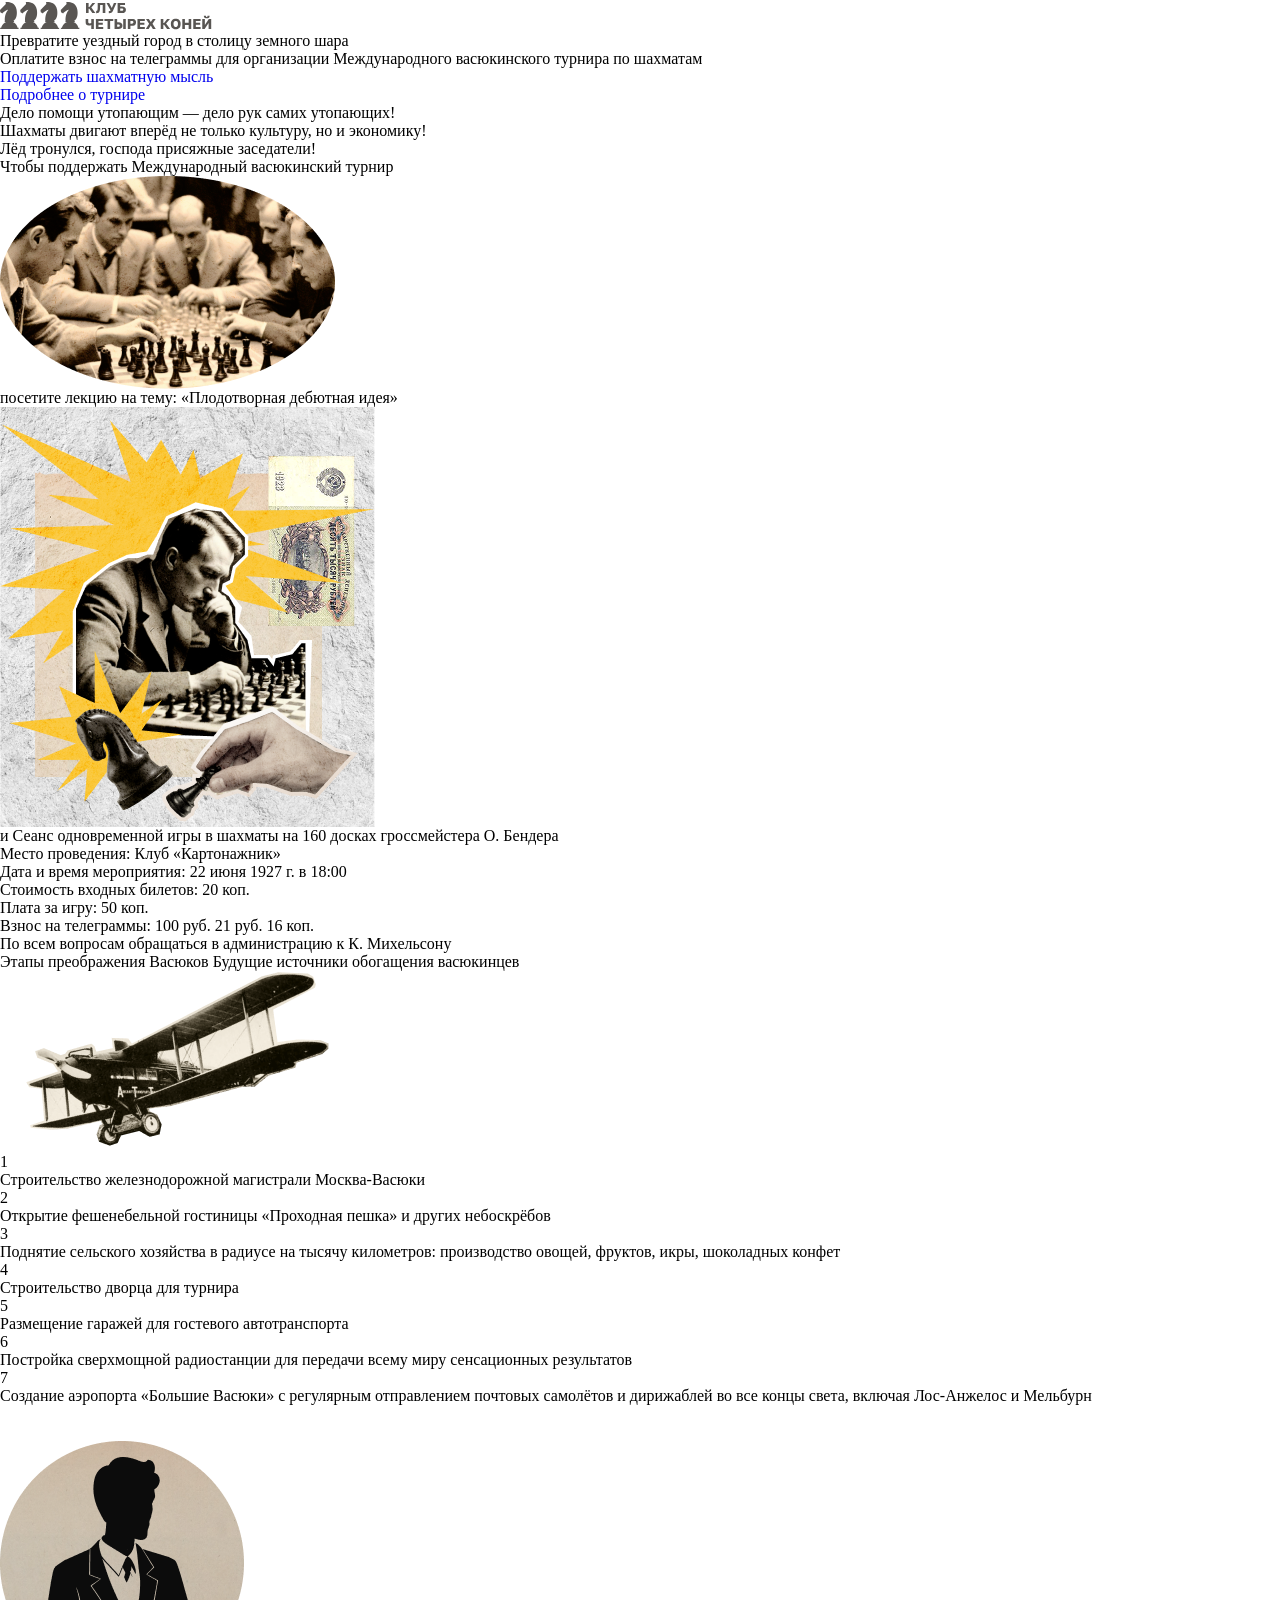
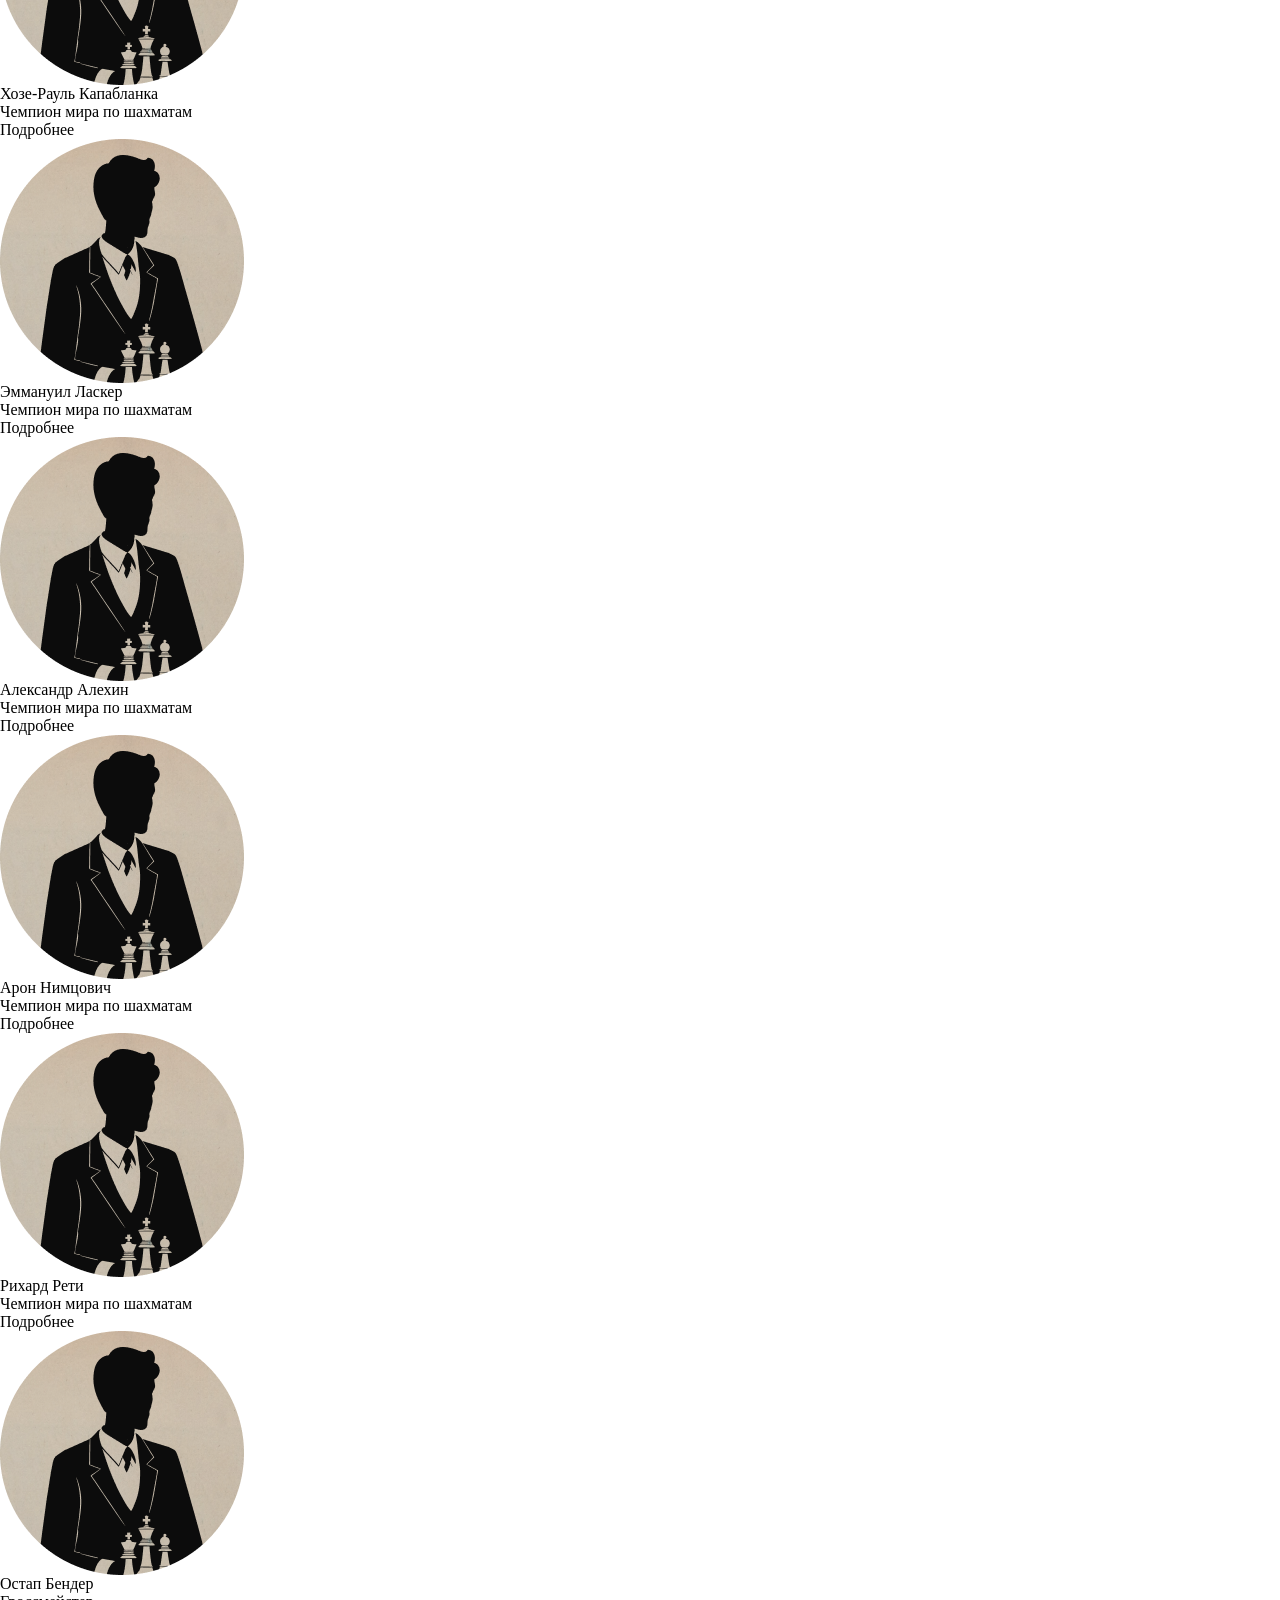
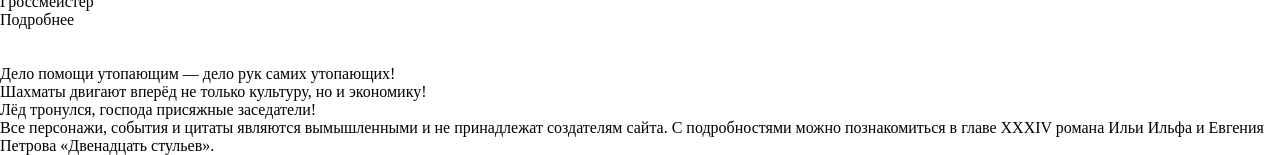
==== index.html @ 7590dd1f "content stage" ====
<!DOCTYPE html>
<html lang="ru">

<head>
  <meta charset="UTF-8">
  <meta name="viewport" content="width=device-width, initial-scale=1.0">
  <link rel="stylesheet" href="./css/reset.css">
  <link rel="stylesheet" href="./css/global.css">
  <title>Document</title>
</head>

<body>
  <article>
    <section>
      <div class="header">
        <div class="header__topline">
          <a href="/" class="header__link">
            <img src="./assets/images/logo.svg" alt="header__logo logo" class="logo">
          </a>
        </div>

        <div class="header__content">
          <h1>
            Превратите уездный город
            в столицу
            земного шара
          </h1>

          <div class="header__description">
            Оплатите взнос на телеграммы для организации Международного васюкинского турнира по шахматам
          </div>

          <div class="header__buttons">
            <div class="button--black"><a href="#">Поддержать шахматную мысль</a></div>

            <div class="button"><a href="#">Подробнее о турнире</a></div>
          </div>
        </div>
      </div>

      <div class="running-line">
        <ul>
          <li class="running-line__item">Дело помощи утопающим — дело рук самих утопающих!</li>
          <li class="running-line__item">Шахматы двигают вперёд не только культуру, но и экономику!</li>
          <li class="running-line__item">Лёд тронулся, господа присяжные заседатели!</li>
        </ul>
      </div>

      <main class="tournament">
        <div class="tournament__info">
          <p>Чтобы поддержать Международный васюкинский турнир</p>
          <img src="./assets/images/players-mb.png" alt="group of players">
          <p>посетите лекцию на тему: <span class="">«Плодотворная дебютная идея»</span></p>
          <img src="./assets/images/player-mb.png" alt="group of players">
          <p>и Сеанс одновременной игры в шахматы на 160 досках гроссмейстера О. Бендера</p>
        </div>

        <div class="tournament__summary">
          <div class="tournament__summary-item">
            <span>Место проведения:</span>
            Клуб «Картонажник»
          </div>

          <div class="tournament__summary-item">
            <span>Дата и время мероприятия:</span>
            22 июня 1927 г. в 18:00
          </div>

          <div class="tournament__summary-item">
            <span>Стоимость входных билетов:</span>
            20 коп.
          </div>

          <div class="tournament__summary-item">
            <span>Плата за игру:</span>
            50 коп.
          </div>

          <div class="tournament__summary-item">
            <span>Взнос на телеграммы:</span>
            <span>100 руб. </span>21 руб. 16 коп.
          </div>

          <footer class="tournament__summary-footer">
            По всем вопросам обращаться в администрацию к К. Михельсону
          </footer>
        </div>

        <div class="tournament__stages">
          <h2>Этапы преображения Васюков <span>Будущие источники обогащения васюкинцев</span></h2>
          <img src="./assets/images/plane-mb.png" alt="Vintage plain">

          <div class="carousel">
            <div class="carousel__cards">
              <div class="carousel__card">
                <div class="carousel__item">
                  <span>1</span>
                  <p>Строительство железнодорожной магистрали Москва-Васюки</p>
                </div>
                <div class="carousel__item">
                  <span>2</span>
                  <p>Открытие фешенебельной гостиницы «Проходная пешка» и других небоскрёбов</p>
                </div>
              </div>
              <div class="carousel__card">
                <div class="carousel__item">
                  <span>3</span>
                  <p>Поднятие сельского хозяйства в радиусе на тысячу километров: производство овощей, фруктов, икры,
                    шоколадных конфет</p>
                </div>
              </div>
              <div class="carousel__card">
                <div class="carousel__item">
                  <span>4</span>
                  <p>Строительство дворца для турнира</p>
                </div>
                <div class="carousel__item">
                  <span>5</span>
                  <p>Размещение гаражей для гостевого автотранспорта</p>
                </div>
              </div>
              <div class="carousel__card">
                <div class="carousel__item">
                  <span>6</span>
                  <p>Постройка сверхмощной радиостанции для передачи всему миру сенсационных результатов</p>
                </div>
              </div>
              <div class="carousel__card">
                <div class="carousel__item">
                  <span>7</span>
                  <p>Создание аэропорта «Большие Васюки» с регулярным отправлением почтовых самолётов и дирижаблей
                    во все концы света, включая Лос-Анжелос и Мельбурн</p>
                </div>
              </div>
            </div>

            <div class="carousel__navigation">
              <div class="carousel__previous"><img src="./assets/icons/arrow.svg" alt="arrow-left"></div>
              <div class="carousel__buttons"></div>
              <div class="carousel__next"><img src="./assets/icons/arrow.svg" alt="arrow-right"></div>
            </div>
          </div>
        </div>

        <div class="participants">
          <div class="participants__carousel carousel">
            <div class="carousel__cards">
              <div class="carousel__card card">
                <div class="card__avatar">
                  <img src="./assets/images/player-avatar.png" alt="player avatar">
                  <div class="card__name">Хозе-Рауль Капабланка</div>
                  <div class="card__rank">Чемпион мира по шахматам</div>
                  <div class="card__more-button">
                    Подробнее
                  </div>
                </div>
              </div>
              <div class="carousel__card card">
                <div class="card__avatar">
                  <img src="./assets/images/player-avatar.png" alt="player avatar">
                  <div class="card__name">Эммануил Ласкер</div>
                  <div class="card__rank">Чемпион мира по шахматам</div>
                  <div class="card__more-button">
                    Подробнее
                  </div>
                </div>
              </div>
              <div class="carousel__card card">
                <div class="card__avatar">
                  <img src="./assets/images/player-avatar.png" alt="player avatar">
                  <div class="card__name">Александр Алехин</div>
                  <div class="card__rank">Чемпион мира по шахматам</div>
                  <div class="card__more-button">
                    Подробнее
                  </div>
                </div>
              </div>
              <div class="carousel__card card">
                <div class="card__avatar">
                  <img src="./assets/images/player-avatar.png" alt="player avatar">
                  <div class="card__name">Арон Нимцович</div>
                  <div class="card__rank">Чемпион мира по шахматам</div>
                  <div class="card__more-button">
                    Подробнее
                  </div>
                </div>
              </div>
              <div class="carousel__card card">
                <div class="card__avatar">
                  <img src="./assets/images/player-avatar.png" alt="player avatar">
                  <div class="card__name">Рихард Рети</div>
                  <div class="card__rank">Чемпион мира по шахматам</div>
                  <div class="card__more-button">
                    Подробнее
                  </div>
                </div>
              </div>
              <div class="carousel__card card">
                <div class="card__avatar">
                  <img src="./assets/images/player-avatar.png" alt="player avatar">
                  <div class="card__name">Остап Бендер</div>
                  <div class="card__rank">Гроссмейстер</div>
                  <div class="card__more-button">
                    Подробнее
                  </div>
                </div>
              </div>
            </div>


            <div class="carousel__navigation">
              <div class="carousel__previous"><img src="./assets/icons/arrow.svg" alt="arrow-left"></div>
              <div class="carousel__counts"></div>
              <div class="carousel__next"><img src="./assets/icons/arrow.svg" alt="arrow-right"></div>
            </div>
          </div>
        </div>
      </main>

      <div class="running-line">
        <ul>
          <li class="running-line__item">Дело помощи утопающим — дело рук самих утопающих!</li>
          <li class="running-line__item">Шахматы двигают вперёд не только культуру, но и экономику!</li>
          <li class="running-line__item">Лёд тронулся, господа присяжные заседатели!</li>
        </ul>
      </div>

      <footer>
        Все персонажи, события и цитаты являются вымышленными и не принадлежат создателям сайта. С подробностями можно
        познакомиться в главе XXXIV романа Ильи Ильфа и Евгения Петрова «Двенадцать стульев».
      </footer>
    </section>
  </article>
</body>

</html>
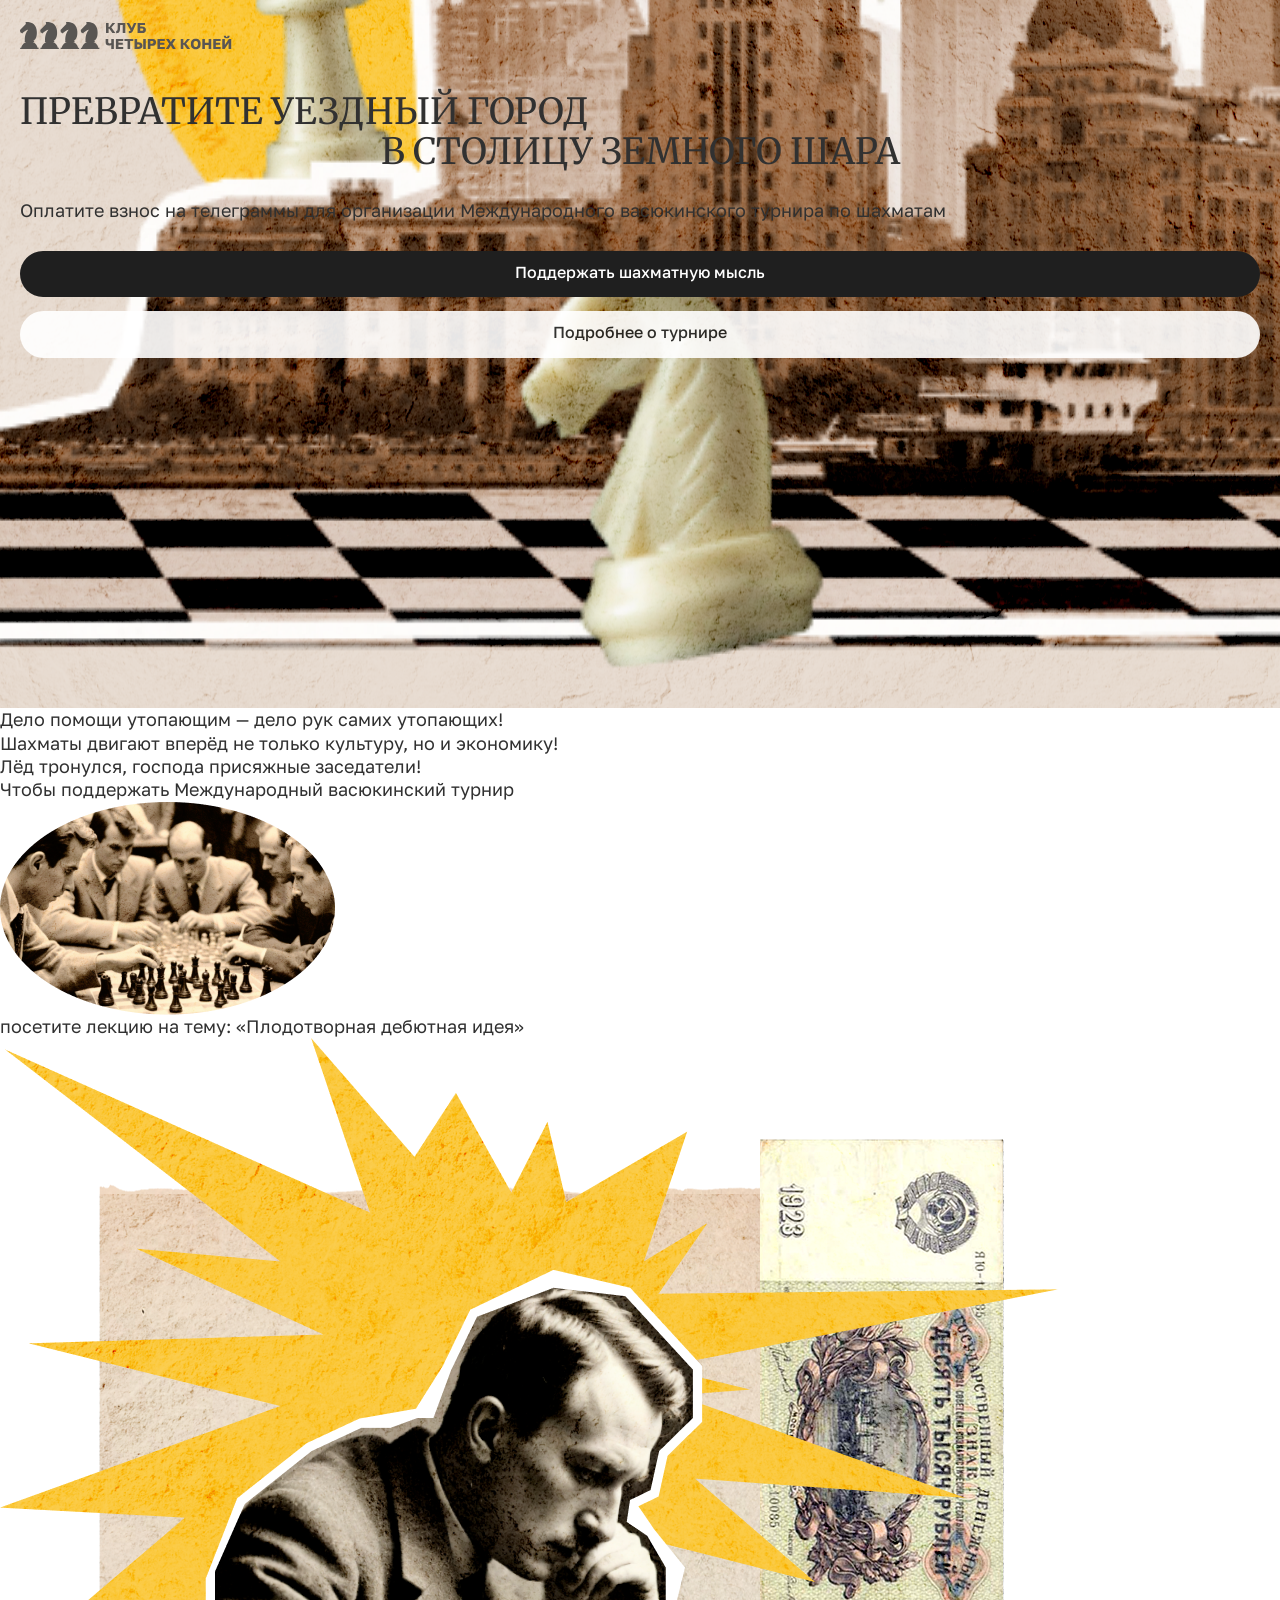
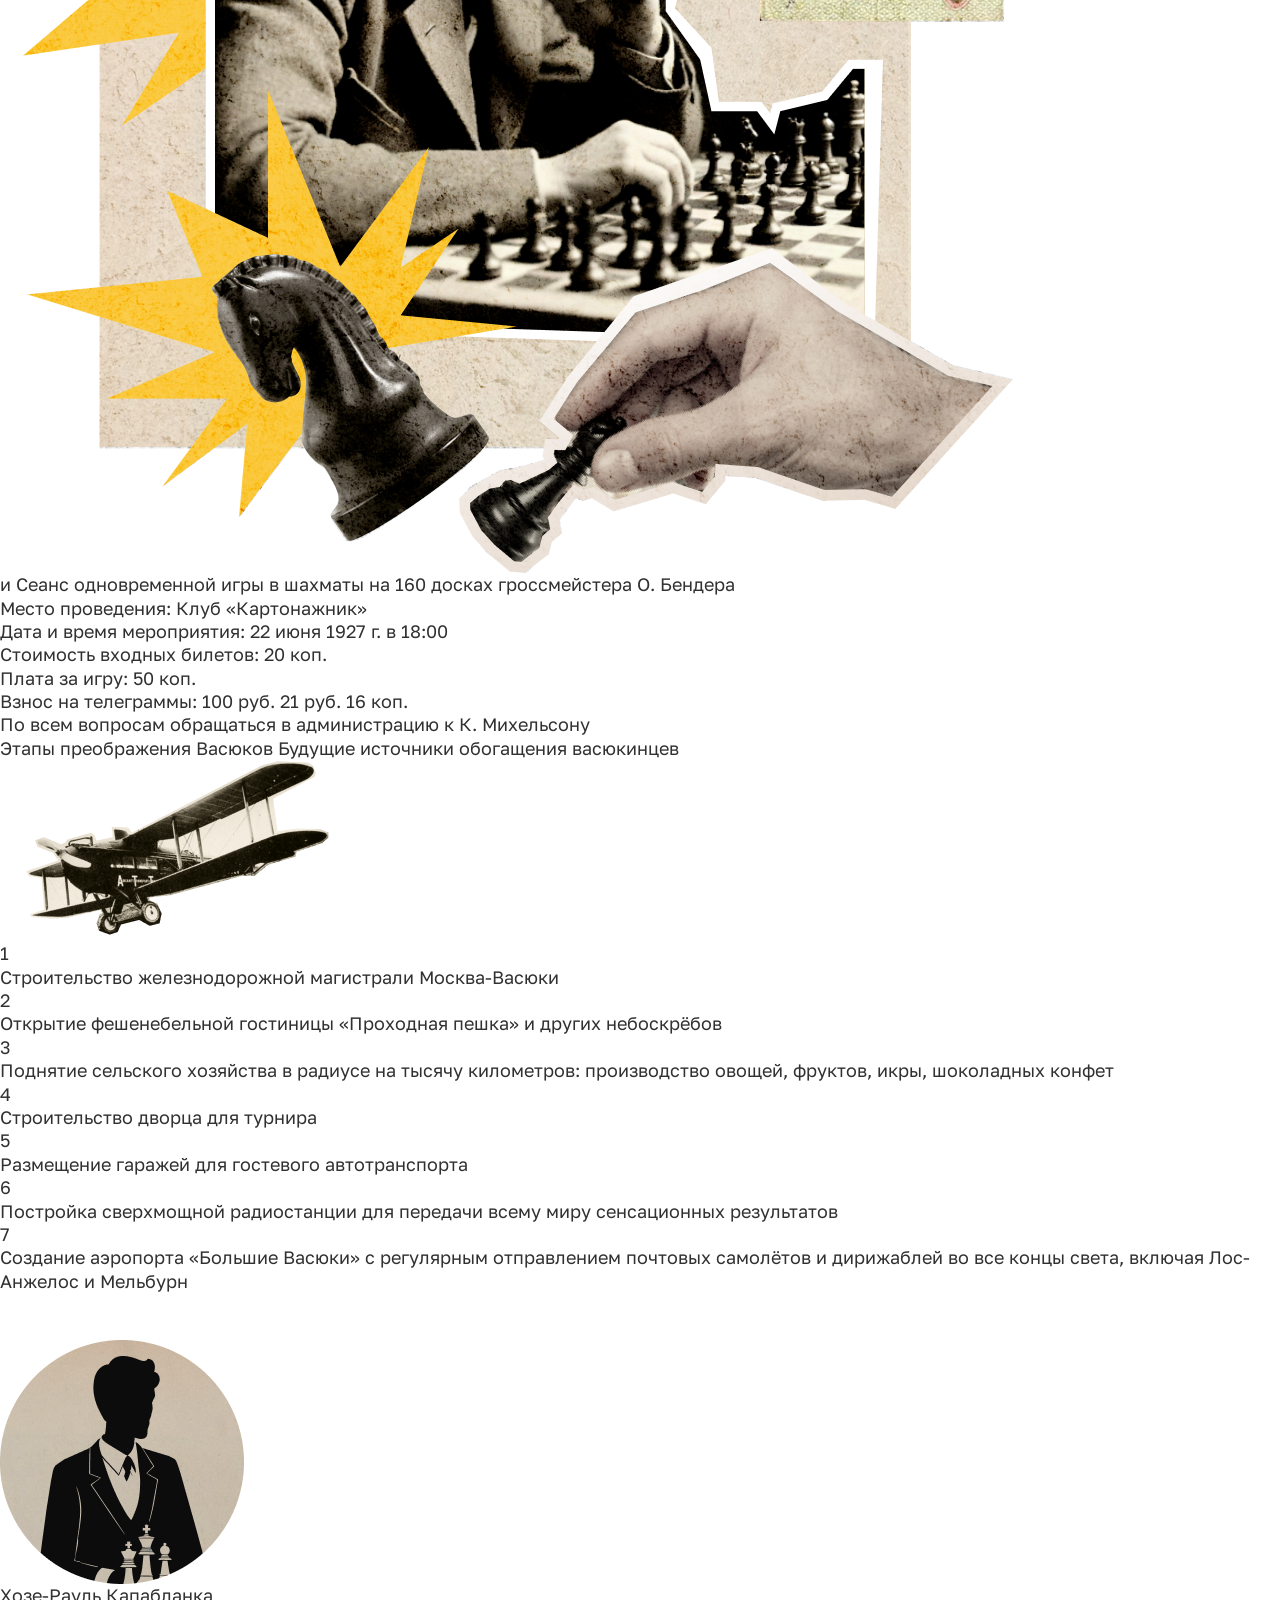
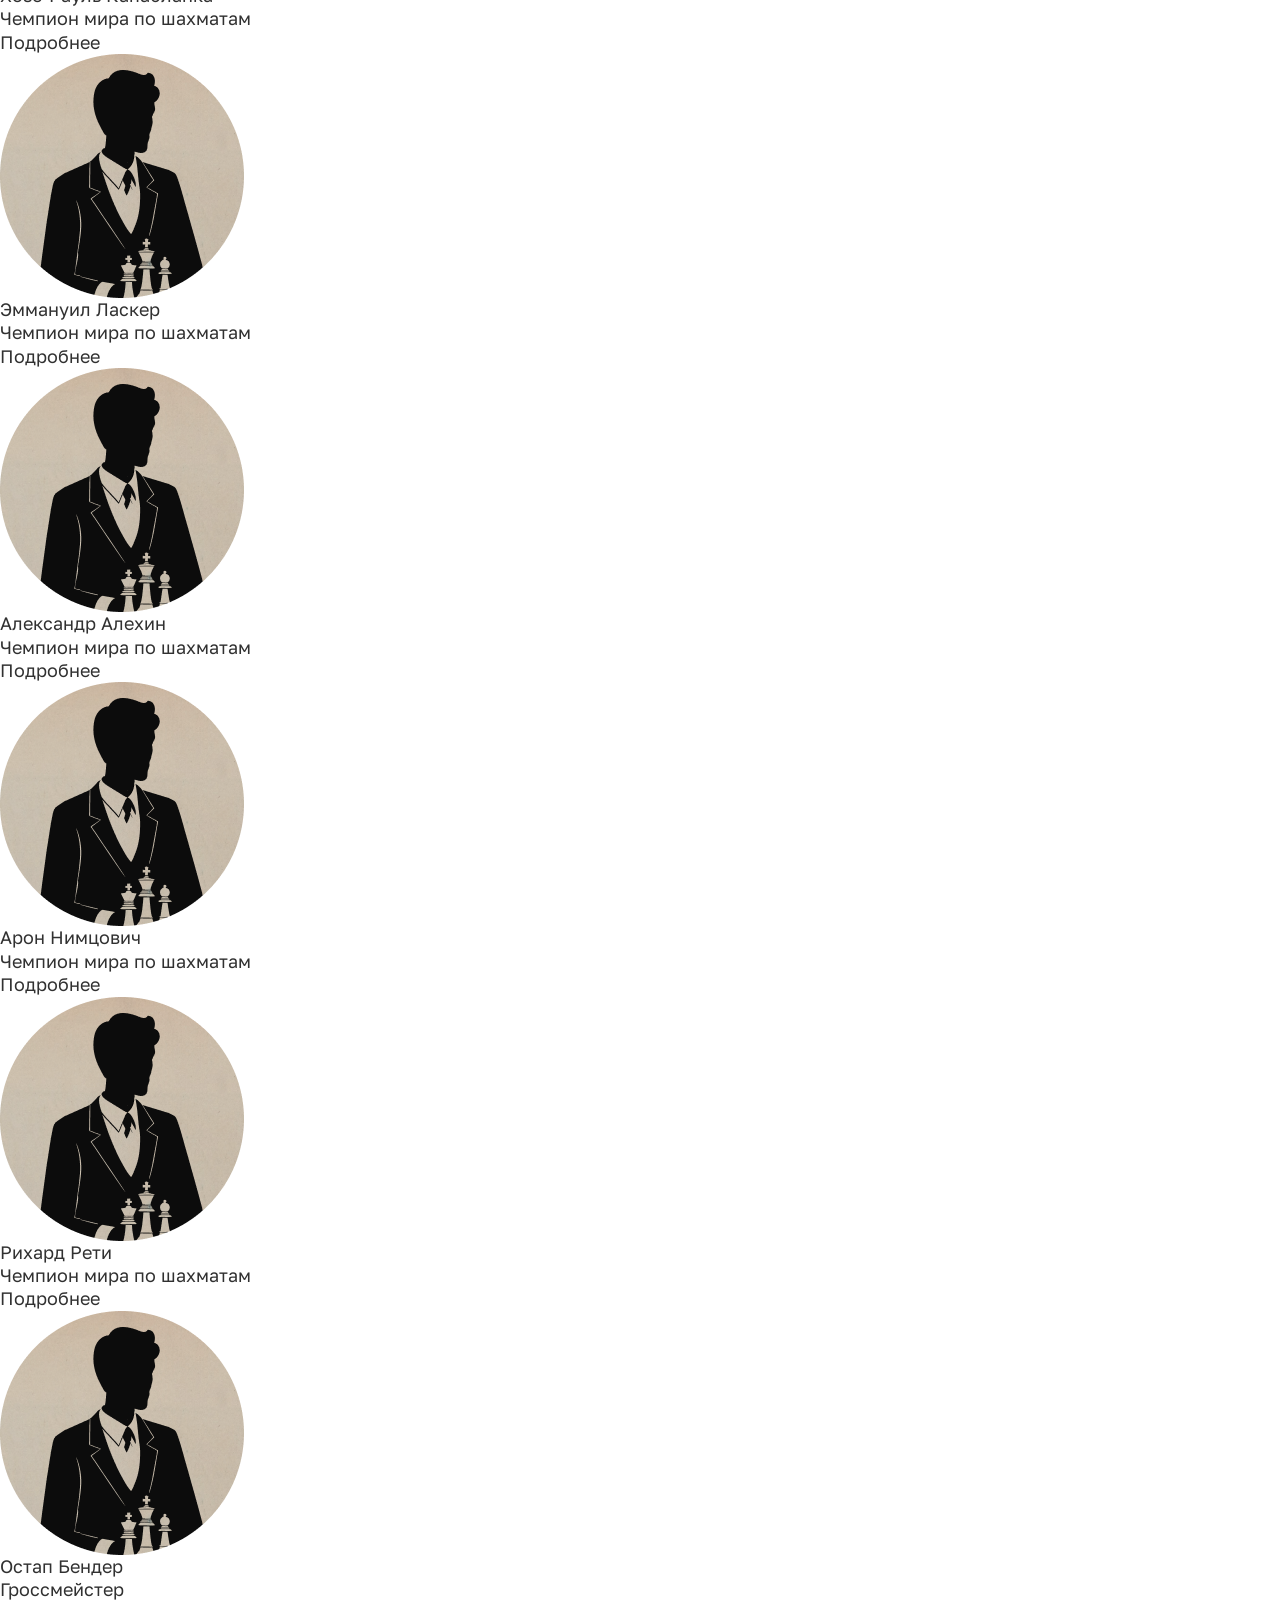
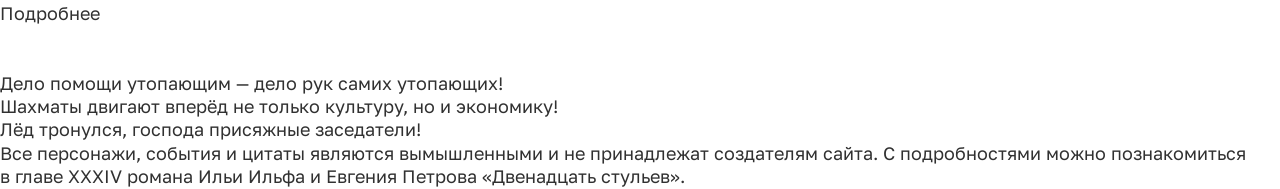
==== commit 80eccff7: "first block mobile styling" ====
--- a/index.html
+++ b/index.html
@@ -13,27 +13,31 @@
   <article>
     <section>
       <div class="header">
-        <div class="header__topline">
-          <a href="/" class="header__link">
-            <img src="./assets/images/logo.svg" alt="header__logo logo" class="logo">
-          </a>
-        </div>
-
-        <div class="header__content">
-          <h1>
-            Превратите уездный город
-            в столицу
-            земного шара
-          </h1>
-
-          <div class="header__description">
-            Оплатите взнос на телеграммы для организации Международного васюкинского турнира по шахматам
-          </div>
-
-          <div class="header__buttons">
-            <div class="button--black"><a href="#">Поддержать шахматную мысль</a></div>
-
-            <div class="button"><a href="#">Подробнее о турнире</a></div>
+        <div class="wrapper">
+          <div class="header__topline">
+            <a href="/" class="header__link">
+              <img src="./assets/images/logo.svg" alt="header__logo logo" class="logo">
+            </a>
+          </div>
+
+          <div class="header__content">
+            <h1 class="header__header">
+              Превратите уездный город
+              <span class="header__header_bottom">
+                в столицу
+                земного шара
+              </span>
+            </h1>
+
+            <div class="header__description">
+              Оплатите взнос на телеграммы для организации Международного васюкинского турнира по шахматам
+            </div>
+
+            <div class="header__buttons">
+              <div class="button button--black"><a href="#">Поддержать шахматную мысль</a></div>
+
+              <div class="button"><a href="#">Подробнее о турнире</a></div>
+            </div>
           </div>
         </div>
       </div>
--- a/css/global.css
+++ b/css/global.css
@@ -0,0 +1,89 @@
+@import url('https://fonts.googleapis.com/css2?family=Merriweather:ital,opsz,wght@0,18..144,300..900;1,18..144,300..900&display=swap');
+@import url('https://fonts.googleapis.com/css2?family=Golos+Text:wght@400..900&family=Merriweather:ital,opsz,wght@0,18..144,300..900;1,18..144,300..900&display=swap');
+
+* {
+  font-size: 18px;
+  line-height: 1.3;
+  font-family: "Golos Text", sans-serif;
+  color: #313131;
+}
+
+.wrapper {
+  padding: 20px 20px 60px;
+}
+
+.header {
+  position: relative;
+  background: 76% 104% / 100% no-repeat url(../assets/images/bg-s.png);
+  background-color: #E9DED4;
+}
+
+.header::before {
+  position: absolute;
+  content: '';
+  top: 0;
+  left: 0;
+  width: 100%;
+  height: 100%;
+  background: url(../assets/images/bg-dt.png) no-repeat center;
+  object-fit: cover;
+  mix-blend-mode: color-burn;
+}
+
+.header .wrapper {
+  position: relative;
+  z-index: 2;
+}
+
+.header__topline {
+  margin-bottom: 40px;
+}
+
+.header__header_bottom {
+  text-align: center;
+  display: block;
+}
+
+h1,
+.header__header_bottom {
+  font-size: 36px;
+  font-family: "Merriweather", serif;
+  line-height: 1.1;
+  text-transform: uppercase;
+  margin-bottom: 28px;
+}
+
+.header__description {
+  margin-bottom: 28px;
+}
+
+.header__buttons {
+  margin-bottom: 290px;
+}
+
+.button {
+  width: 100%;
+  border-radius: 66px;
+  opacity: 90%;
+  background-color: #fff;
+}
+
+.button a {
+  display: block;
+  padding: 11px 0 15px;
+  text-align: center;
+  opacity: 1;
+  color: #1F1F1F;
+  font-size: 16px;
+  font-weight: 500;
+}
+
+.button.button--black {
+  background-color: #1F1F1F;
+  margin-bottom: 14px;
+  opacity: 1;
+}
+
+.button.button--black a {
+  color: #fff;
+}
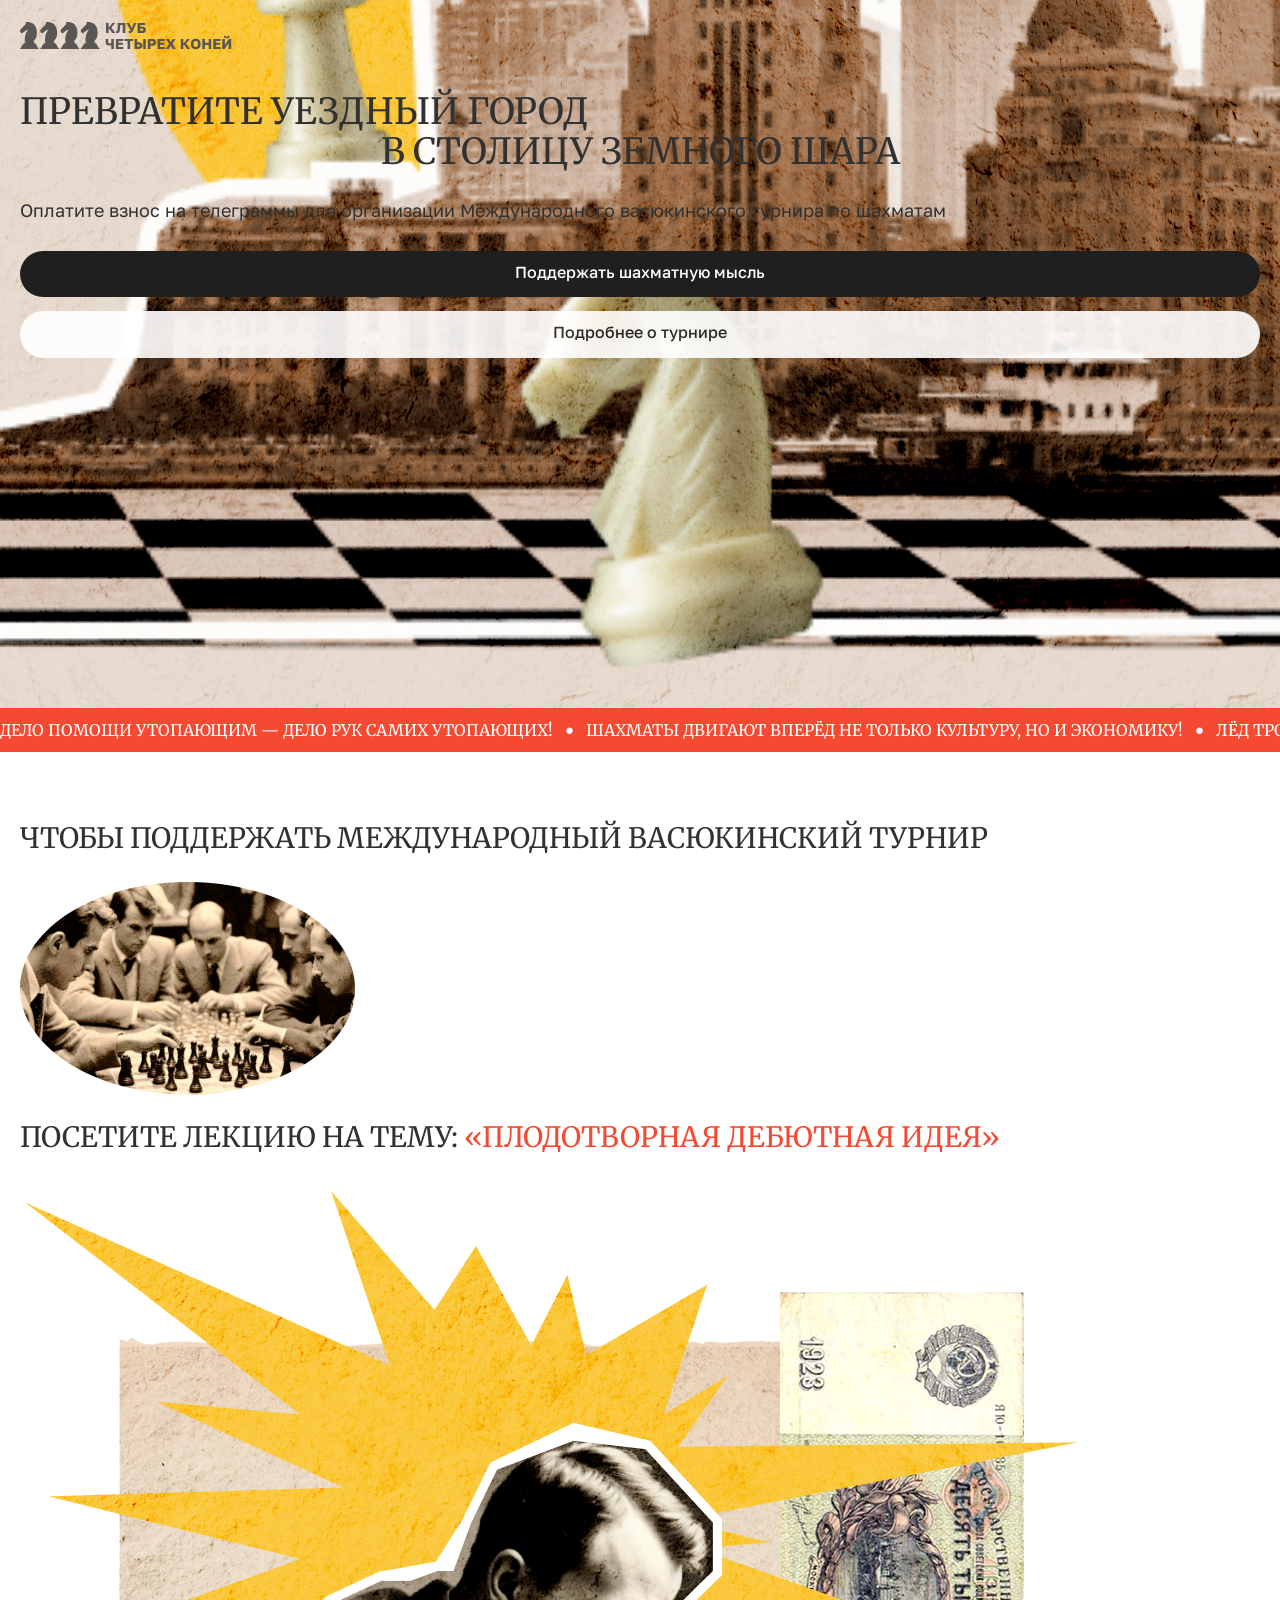
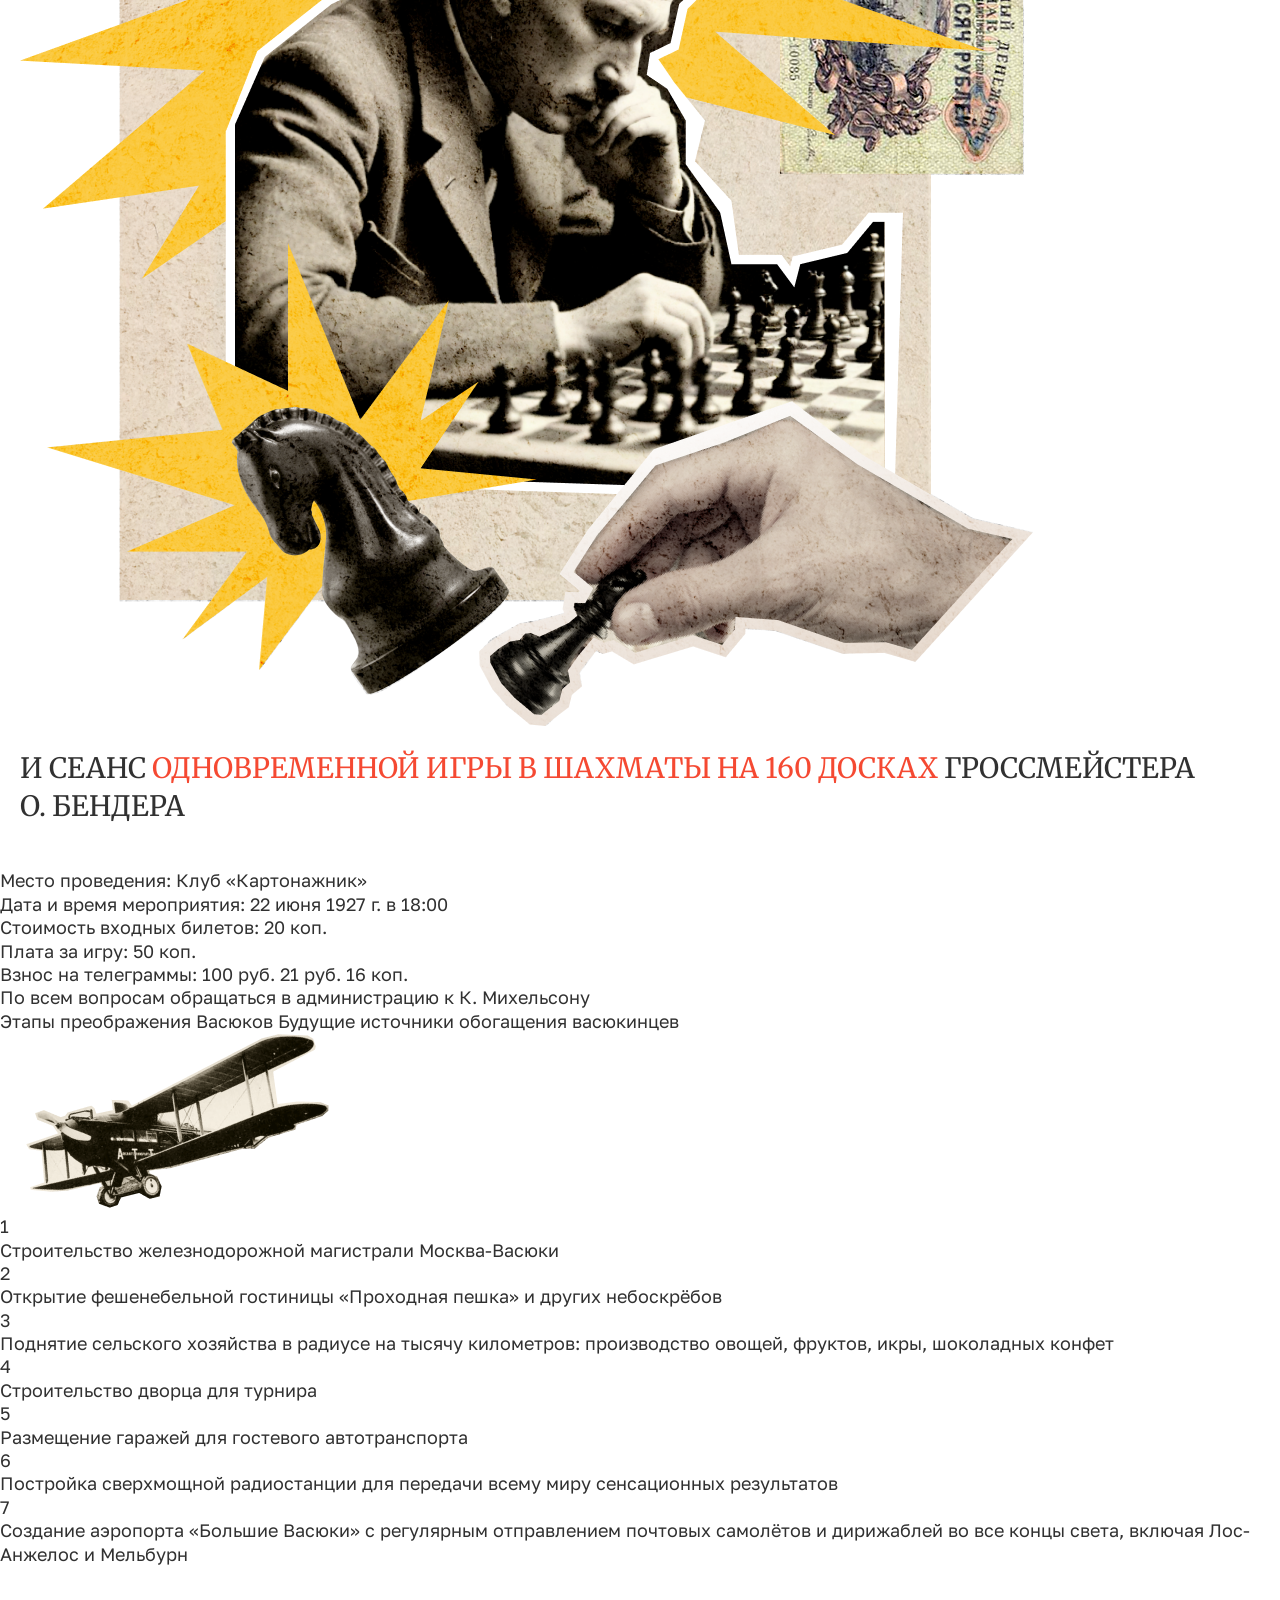
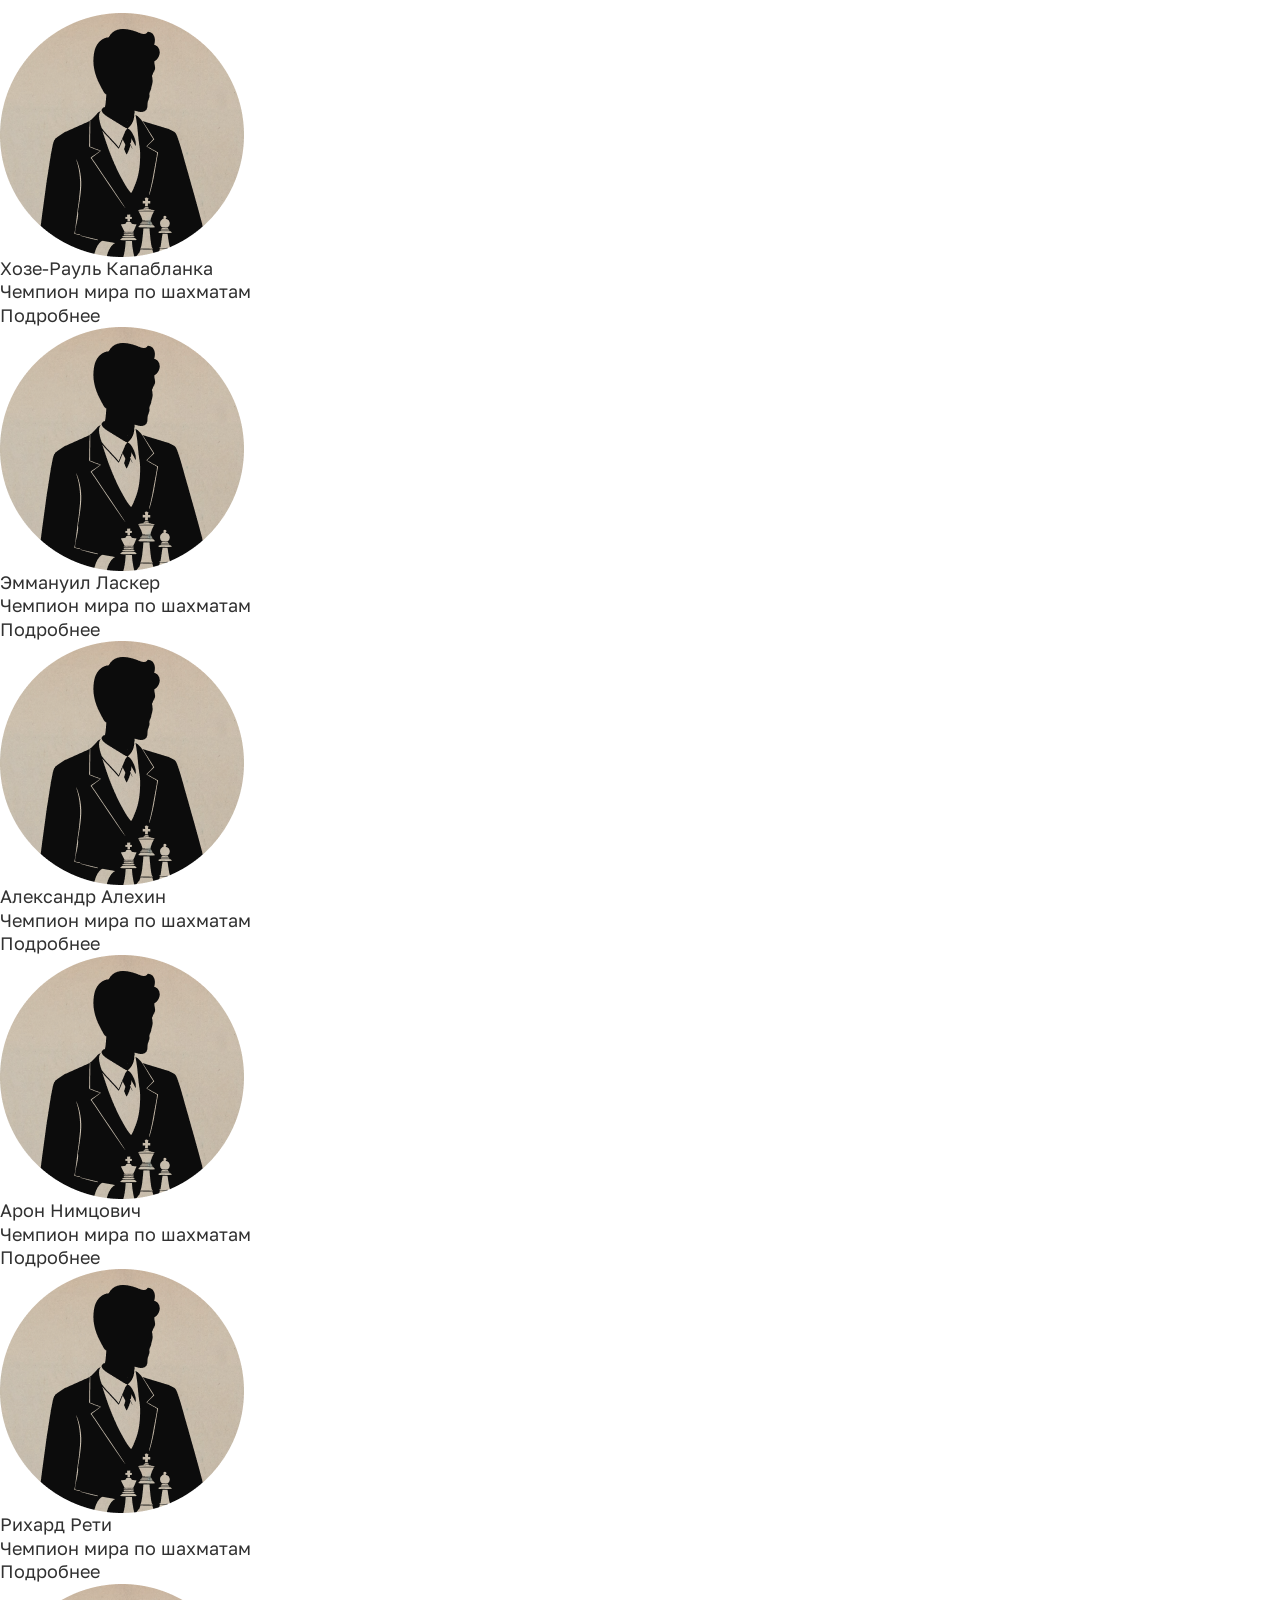
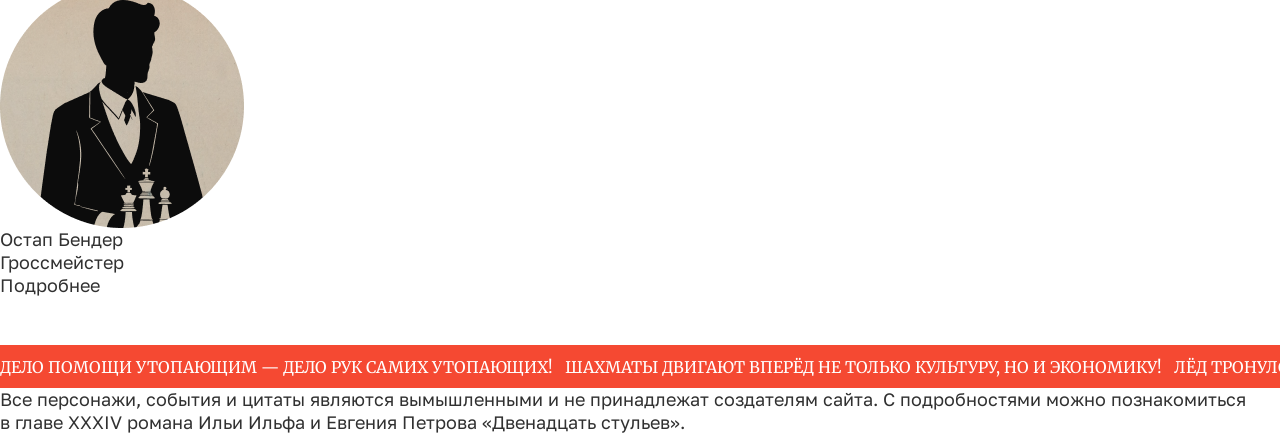
==== commit dc87bfbc: "second block mobile styling" ====
--- a/index.html
+++ b/index.html
@@ -45,18 +45,29 @@
       <div class="running-line">
         <ul>
           <li class="running-line__item">Дело помощи утопающим — дело рук самих утопающих!</li>
+          <span class="running-line__sep" aria-hidden="true">●</span>
           <li class="running-line__item">Шахматы двигают вперёд не только культуру, но и экономику!</li>
+          <span class="running-line__sep" aria-hidden="true">●</span>
           <li class="running-line__item">Лёд тронулся, господа присяжные заседатели!</li>
+          <span class="running-line__sep" aria-hidden="true">●</span>
         </ul>
       </div>
 
       <main class="tournament">
         <div class="tournament__info">
-          <p>Чтобы поддержать Международный васюкинский турнир</p>
-          <img src="./assets/images/players-mb.png" alt="group of players">
-          <p>посетите лекцию на тему: <span class="">«Плодотворная дебютная идея»</span></p>
-          <img src="./assets/images/player-mb.png" alt="group of players">
-          <p>и Сеанс одновременной игры в шахматы на 160 досках гроссмейстера О. Бендера</p>
+          <div class="wrapper">
+            <p class="tournament__text">Чтобы поддержать Международный васюкинский турнир</p>
+            <img src="./assets/images/players-mb.png" alt="group of players" class="tournament__players">
+            <p class="tournament__text">посетите лекцию на тему: <span
+                class="tournament__text tournament__text--red">«Плодотворная
+                дебютная идея»</span></p>
+            <img src="./assets/images/player-mb.png" alt="group of players" class="tournament__player">
+            <p class="tournament__text">и Сеанс <span class="tournament__text tournament__text--red">одновременной игры
+                в шахматы
+                на 160 досках</span>
+              гроссмейстера
+              О. Бендера</p>
+          </div>
         </div>
 
         <div class="tournament__summary">
@@ -235,6 +246,8 @@
       </footer>
     </section>
   </article>
+
+  <script src="./scripts/carousel.js"></script>
 </body>
 
 </html>
--- a/css/global.css
+++ b/css/global.css
@@ -86,4 +86,77 @@
 
 .button.button--black a {
   color: #fff;
+}
+
+.running-line {
+  background-color: #F54932;
+  overflow: hidden;
+  position: relative;
+  width: 100%;
+  color: #fff;
+  padding: 10px 0;
+}
+
+.running-line ul {
+  display: inline-flex;
+  align-items: center;
+  gap: 12px;
+  white-space: nowrap;
+  animation: running-line 10s linear infinite;
+}
+
+@keyframes running-line {
+  from {
+    transform: translateX(0);
+  }
+
+  to {
+    transform: translateX(-50%);
+  }
+}
+
+.running-line:hover .running-line ul {
+  animation-play-state: paused;
+}
+
+.running-line ul li {
+  color: #fff;
+  text-transform: uppercase;
+  font-family: "Merriweather", serif;
+  line-height: 1.1;
+  font-size: 16px;
+}
+
+.running-line__sep {
+  font-size: 15px;
+  color: #fff;
+  padding-bottom: 3px;
+}
+
+.tournament__info {
+  margin-top: 48px;
+}
+
+.tournament__info .wrapper {
+  padding-bottom: 0px;
+  margin-bottom: 44px;
+}
+
+.tournament__text {
+  text-transform: uppercase;
+  font-family: "Merriweather", serif;
+  line-height: 1.35;
+  font-size: 28px;
+}
+
+.tournament__text--red {
+  color: #F54932
+}
+
+.tournament__players {
+  margin: 24px 0;
+}
+
+.tournament__player {
+  margin: 34px 0 24px;
 }
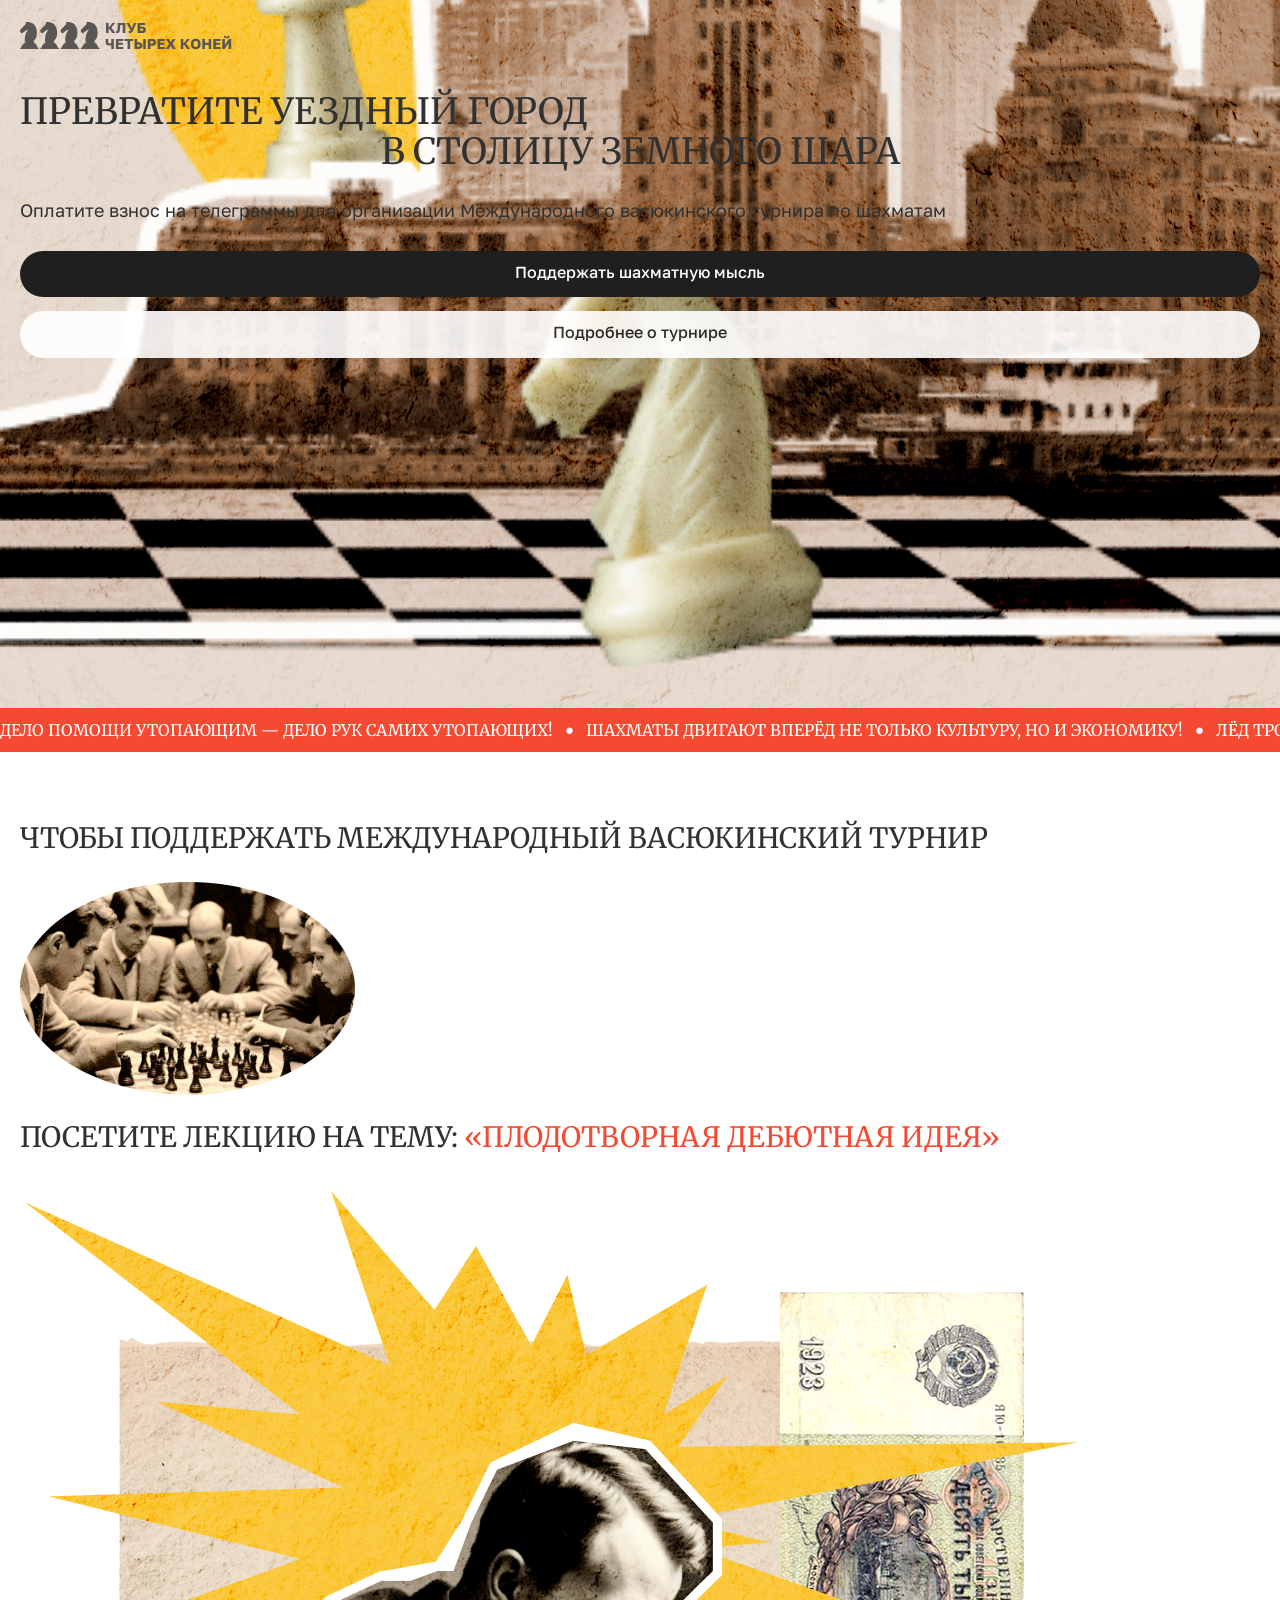
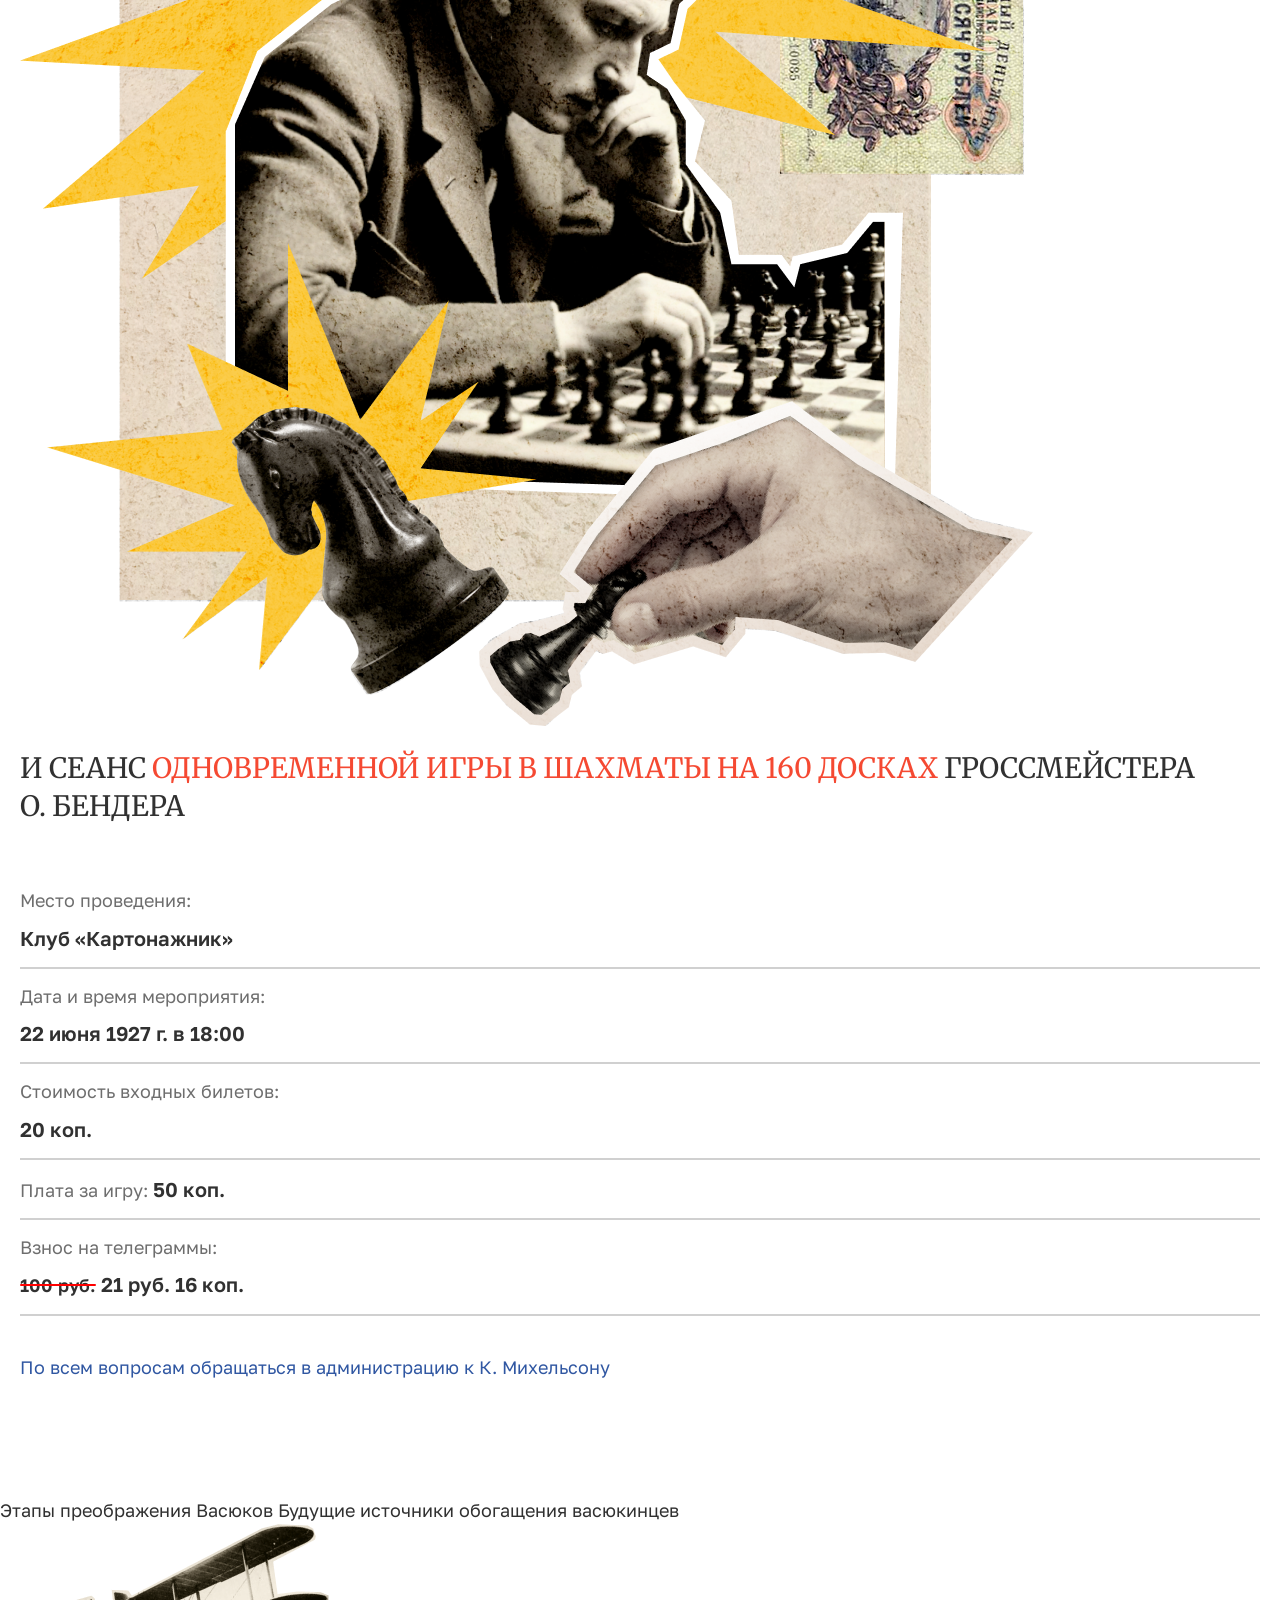
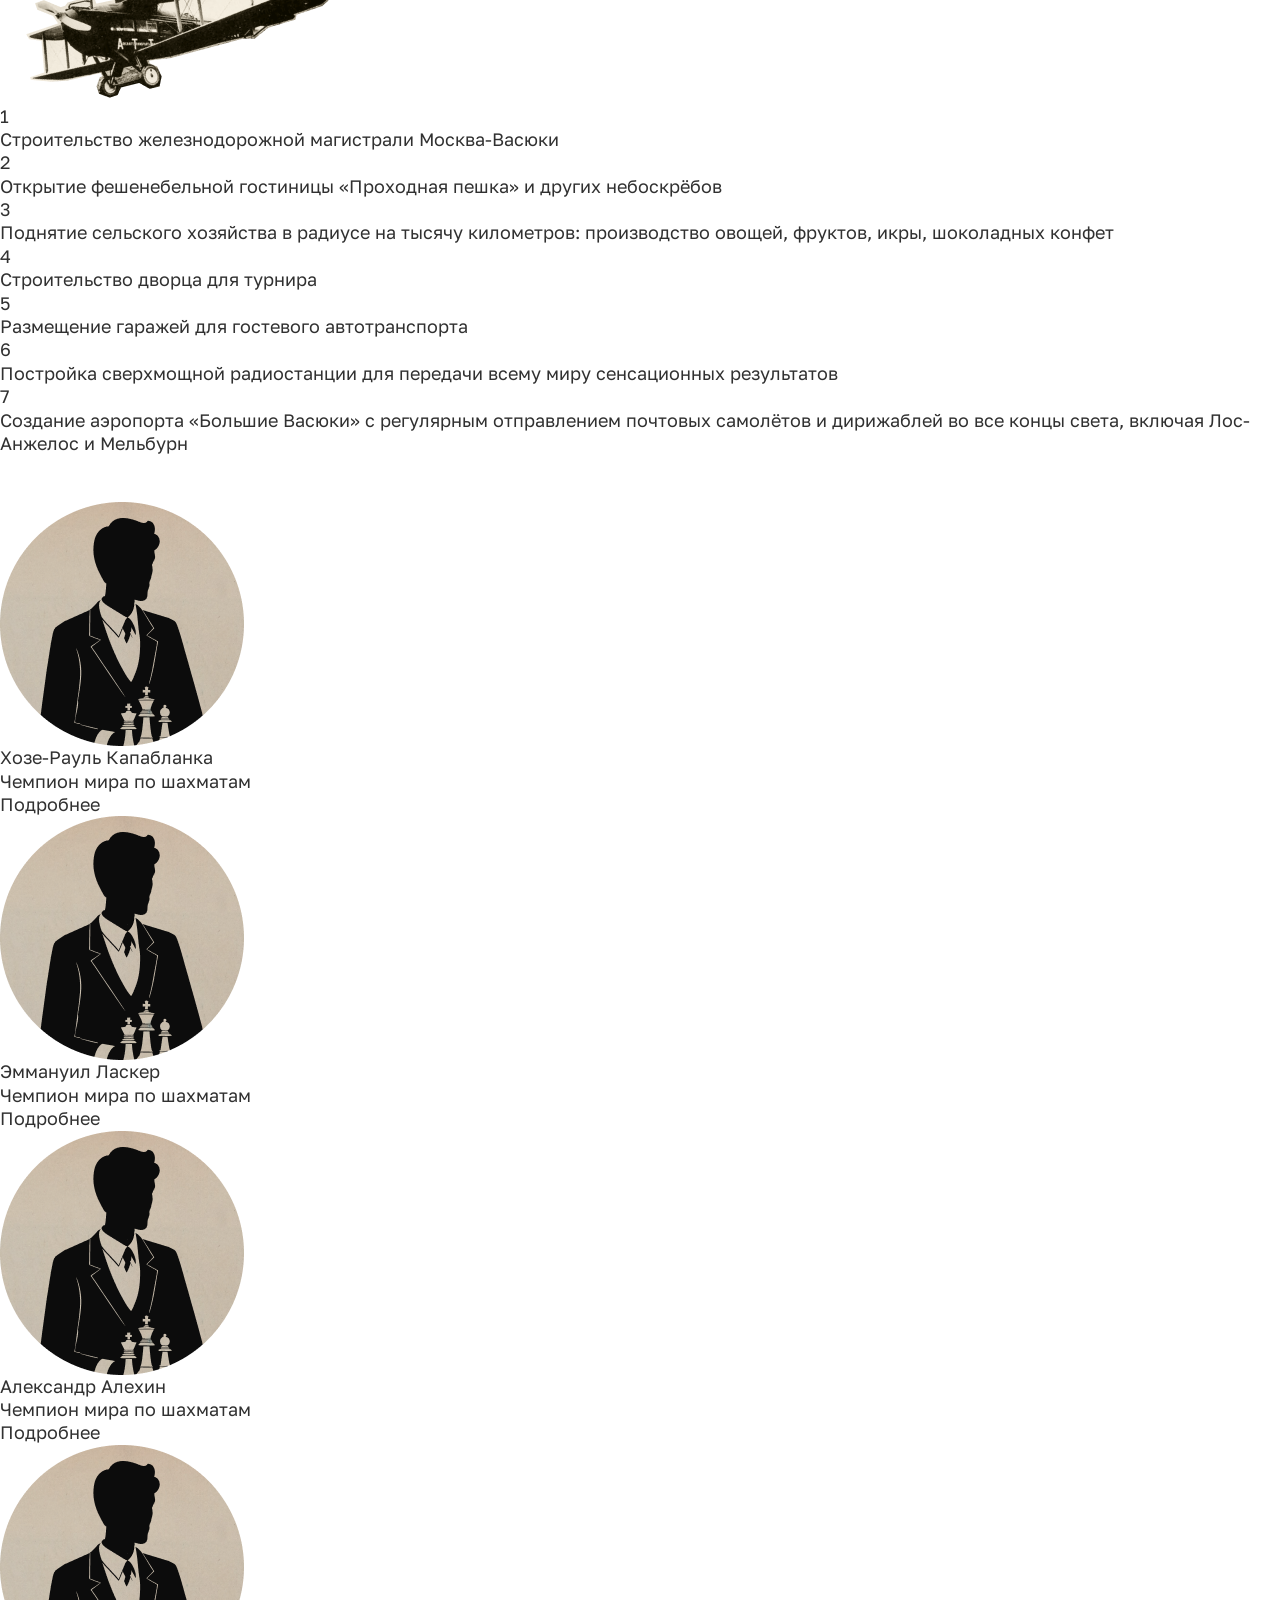
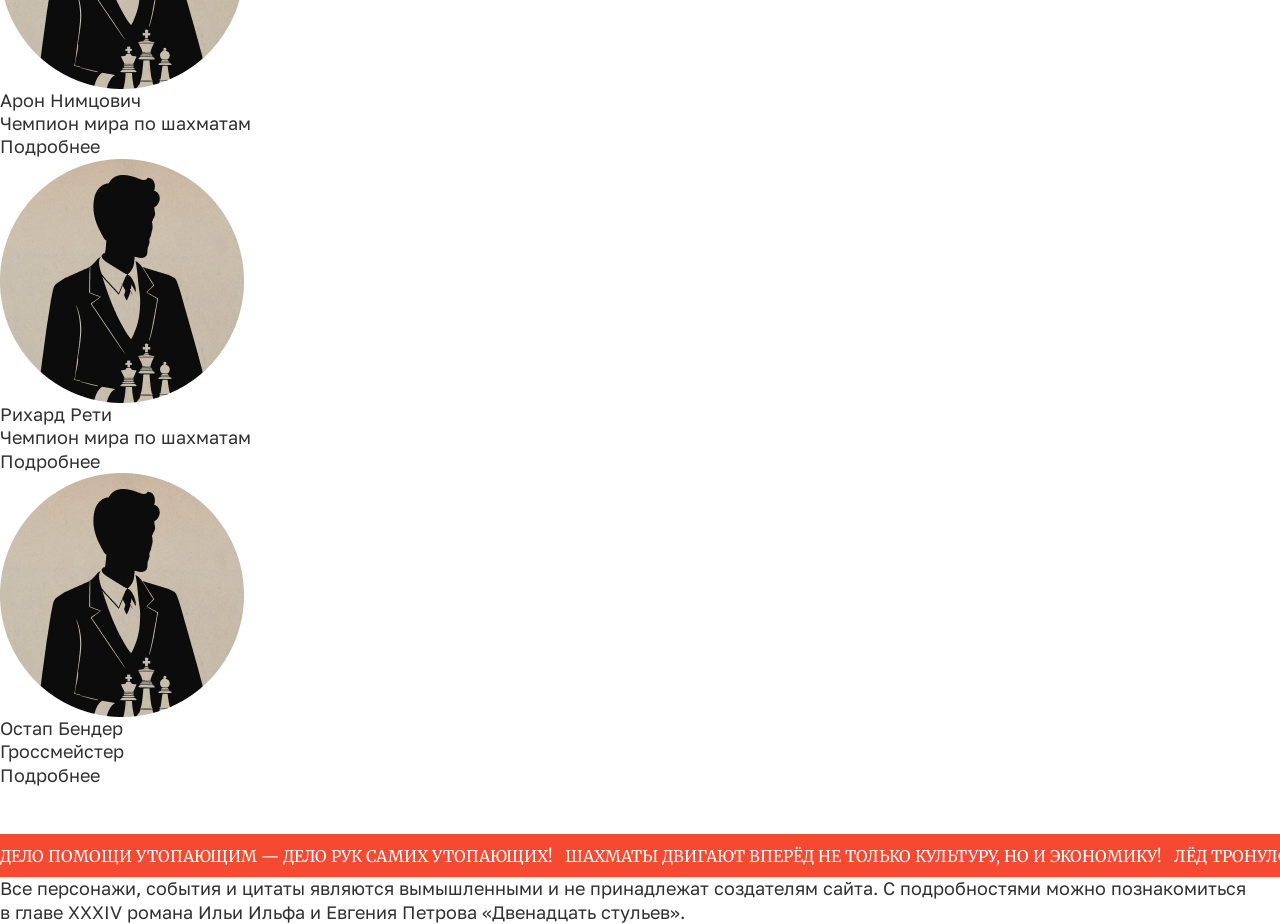
==== commit 237065e3: "tournament mobile styling" ====
--- a/index.html
+++ b/index.html
@@ -71,34 +71,36 @@
         </div>
 
         <div class="tournament__summary">
-          <div class="tournament__summary-item">
-            <span>Место проведения:</span>
-            Клуб «Картонажник»
-          </div>
-
-          <div class="tournament__summary-item">
-            <span>Дата и время мероприятия:</span>
-            22 июня 1927 г. в 18:00
-          </div>
-
-          <div class="tournament__summary-item">
-            <span>Стоимость входных билетов:</span>
-            20 коп.
-          </div>
-
-          <div class="tournament__summary-item">
-            <span>Плата за игру:</span>
-            50 коп.
-          </div>
-
-          <div class="tournament__summary-item">
-            <span>Взнос на телеграммы:</span>
-            <span>100 руб. </span>21 руб. 16 коп.
-          </div>
-
-          <footer class="tournament__summary-footer">
-            По всем вопросам обращаться в администрацию к К. Михельсону
-          </footer>
+          <div class="wrapper">
+            <div class="tournament__summary-item">
+              <span>Место проведения:</span>
+              Клуб «Картонажник»
+            </div>
+
+            <div class="tournament__summary-item">
+              <span>Дата и время мероприятия:</span>
+              22 июня 1927 г. в 18:00
+            </div>
+
+            <div class="tournament__summary-item">
+              <span>Стоимость входных билетов:</span>
+              20 коп.
+            </div>
+
+            <div class="tournament__summary-item">
+              <span class="tournament__summary-payment">Плата за игру:</span>
+              50 коп.
+            </div>
+
+            <div class="tournament__summary-item">
+              <span>Взнос на телеграммы:</span>
+              <span class="tournament__summary-span--breakthrough">100 руб.</span> 21 руб. 16 коп.
+            </div>
+
+            <footer class="tournament__summary-footer">
+              По всем вопросам обращаться в администрацию к К. Михельсону
+            </footer>
+          </div>
         </div>
 
         <div class="tournament__stages">
--- a/css/global.css
+++ b/css/global.css
@@ -159,4 +159,60 @@
 
 .tournament__player {
   margin: 34px 0 24px;
+}
+
+.tournament__summary-item {
+  font-weight: 600;
+}
+
+.tournament__summary .wrapper {
+  padding-bottom: 0;
+  margin-bottom: 120px;
+}
+
+.tournament__summary-item:not(:last-child) {
+  border-bottom: 2px solid #d0d0d0;
+  font-size: 20px;
+  padding-bottom: 16px;
+}
+
+.tournament__summary-item span {
+  color: #313131;
+  opacity: 70%;
+  display: block;
+  margin-bottom: 12px;
+  font-weight: 400;
+}
+
+.tournament__summary-item .tournament__summary-payment {
+  display: inline;
+}
+
+.tournament__summary-item:not(:first-child) {
+  margin-top: 16px;
+}
+
+.tournament__summary-item .tournament__summary-span--breakthrough {
+  position: relative;
+  display: inline;
+  font-weight: 600;
+  opacity: 100%;
+}
+
+.tournament__summary-span--breakthrough:before {
+  position: absolute;
+  content: '';
+  width: 100%;
+  height: 2px;
+  border-radius: 2px;
+  left: 0;
+  bottom: 10px;
+  background-color: red;
+}
+
+.tournament__summary-footer {
+  margin-top: 40px;
+  font-family: "Golos Text", sans-serif;
+  font-size: 18px;
+  color: #3057A2;
 }
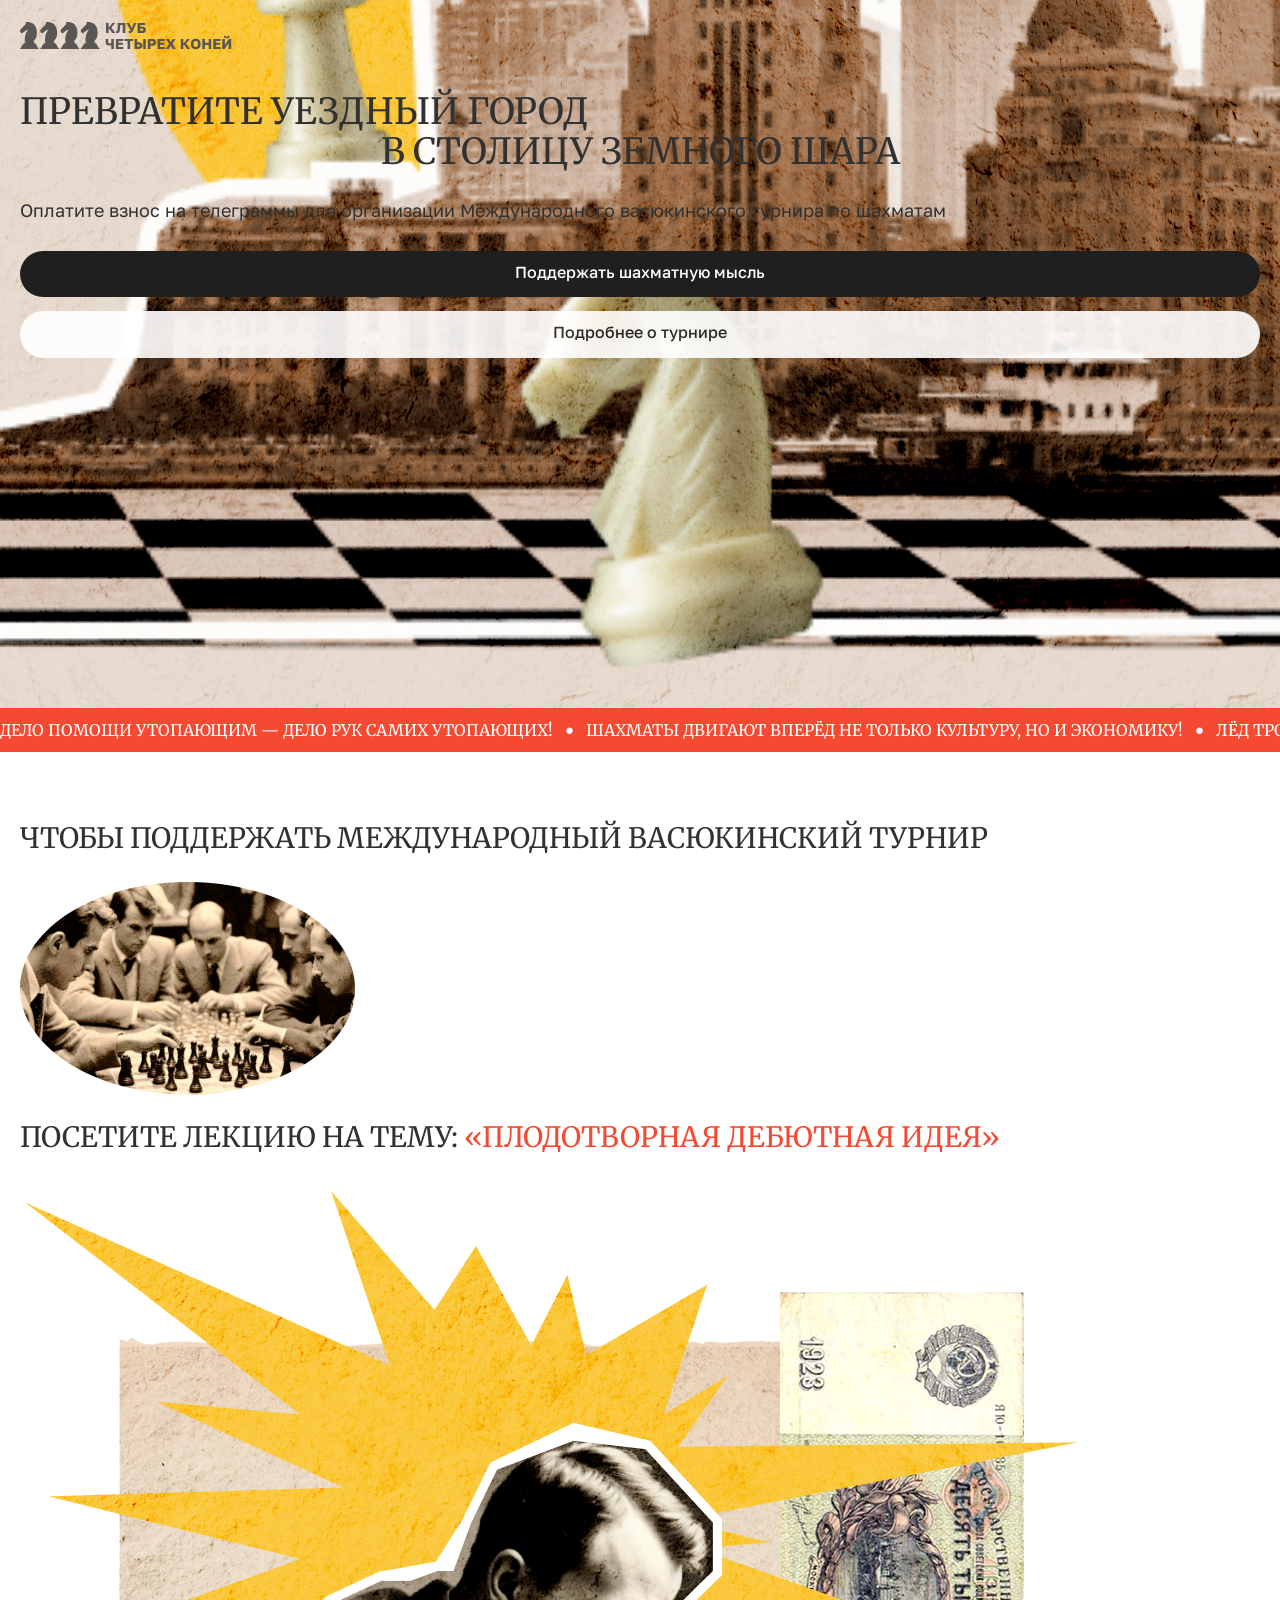
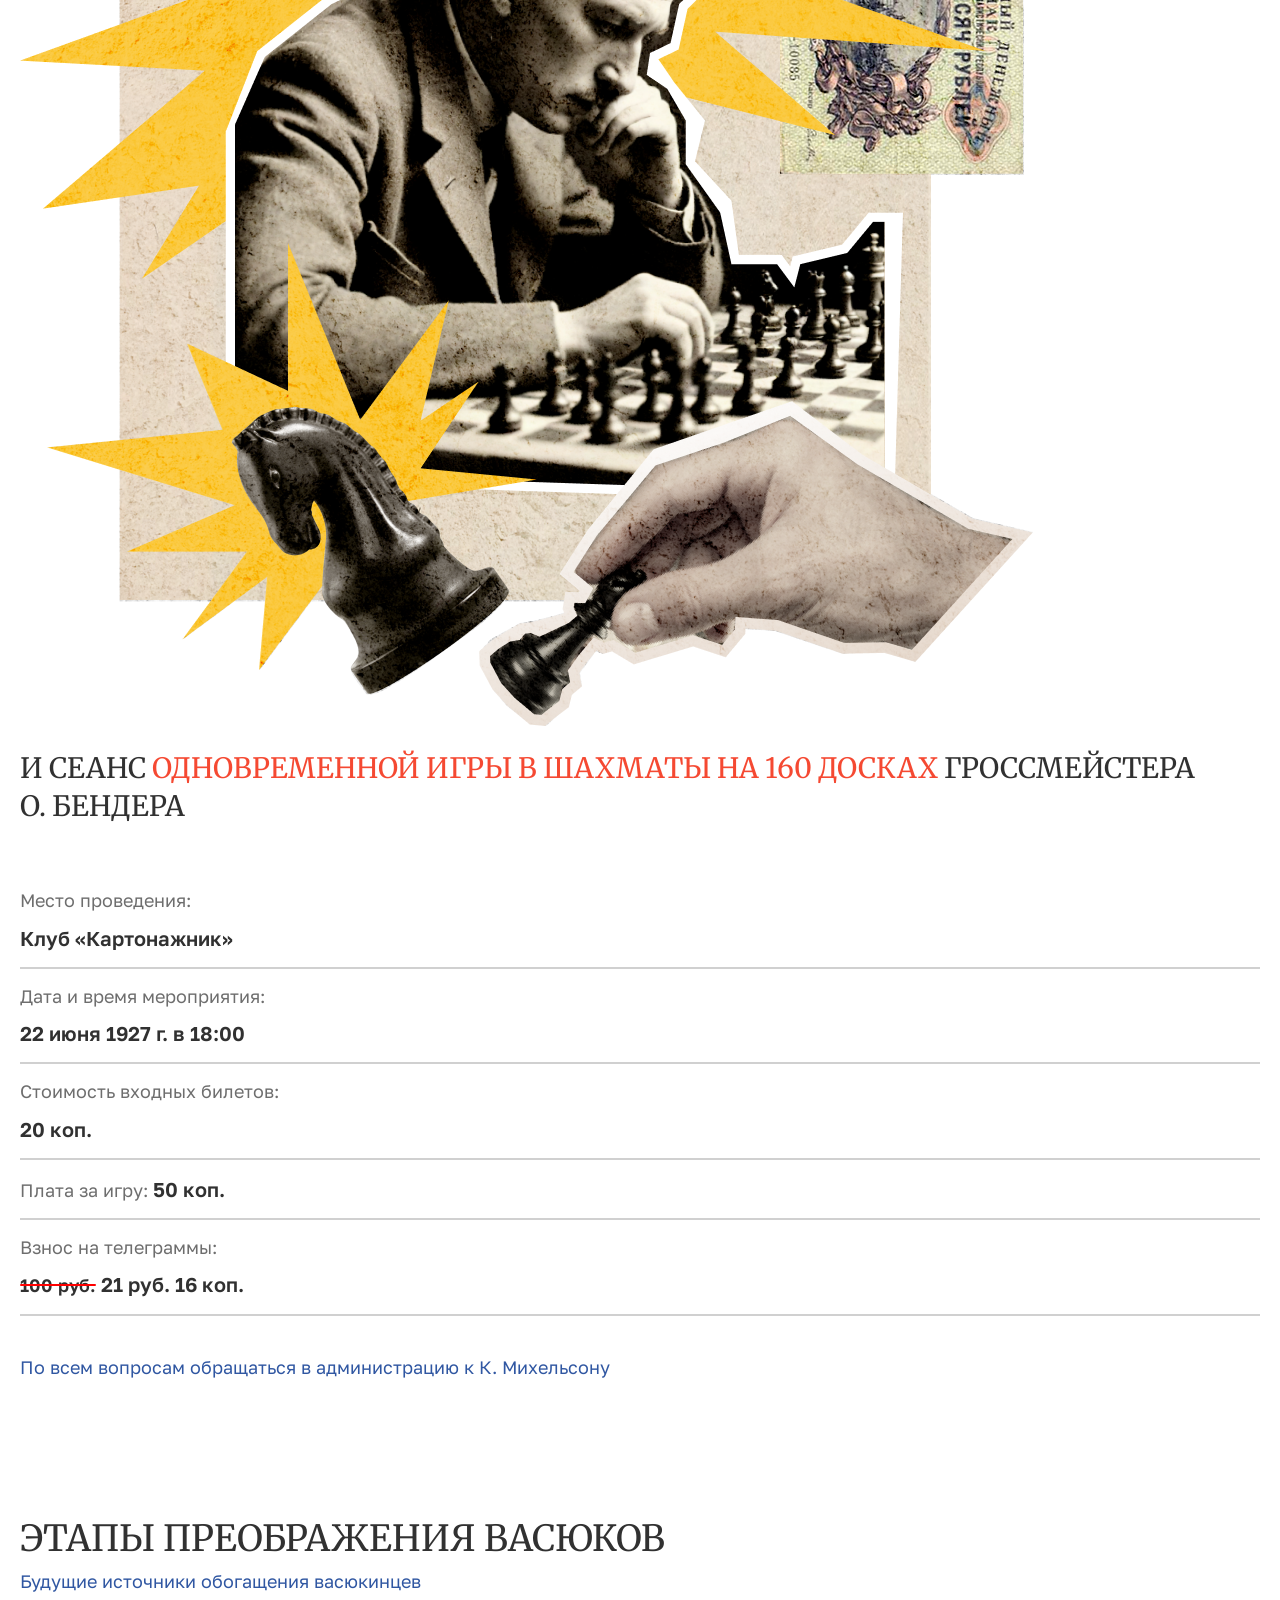
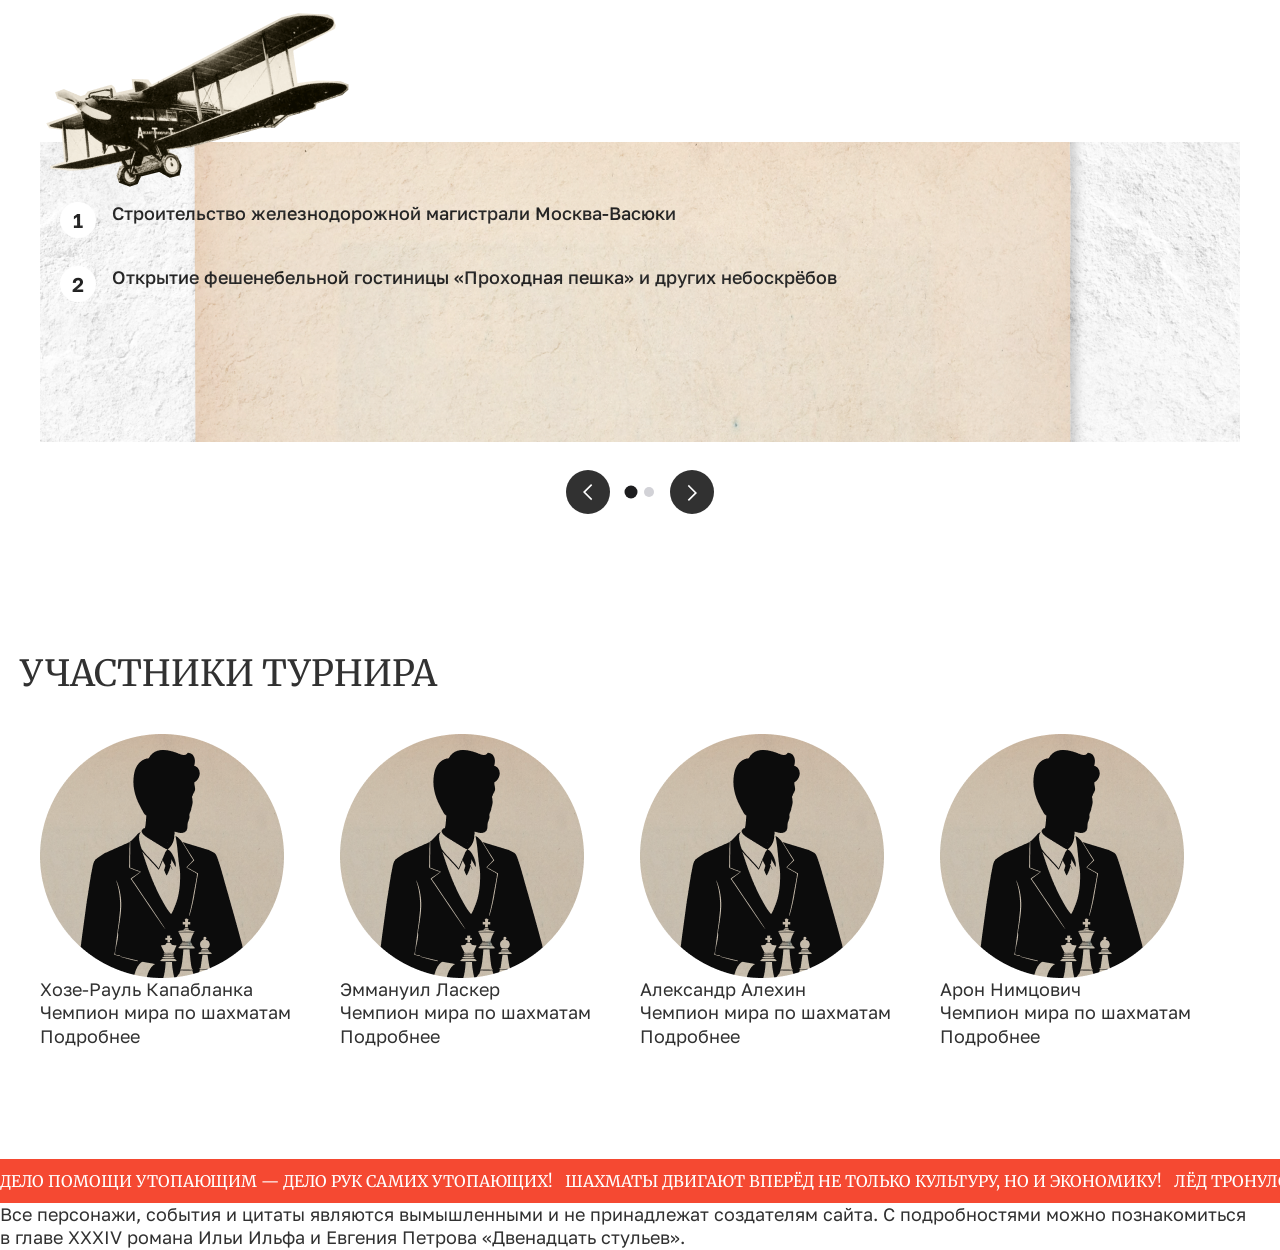
==== commit 5e32db0a: "stages carousel mobile styling and js logic" ====
--- a/index.html
+++ b/index.html
@@ -104,131 +104,156 @@
         </div>
 
         <div class="tournament__stages">
-          <h2>Этапы преображения Васюков <span>Будущие источники обогащения васюкинцев</span></h2>
-          <img src="./assets/images/plane-mb.png" alt="Vintage plain">
-
-          <div class="carousel">
-            <div class="carousel__cards">
-              <div class="carousel__card">
-                <div class="carousel__item">
-                  <span>1</span>
-                  <p>Строительство железнодорожной магистрали Москва-Васюки</p>
+          <div class="wrapper">
+            <h2 class="tournament__stages-header">Этапы преображения Васюков</h2>
+            <span class="tournament__stages-subheader">Будущие источники обогащения васюкинцев</span>
+            <img src="./assets/images/plane-mb.png" alt="Vintage-plain" class="tournament__stages-plain">
+
+            <div class="carousel" id="carousel">
+              <div class="carousel__viewport">
+                <div class="carousel__cards" id="track">
+                  <div class="carousel__card">
+                    <div class="carousel__item">
+                      <span>1</span>
+                      <p>Строительство железнодорожной магистрали Москва-Васюки</p>
+                    </div>
+
+                    <div class="carousel__item">
+                      <span>2</span>
+                      <p>Открытие фешенебельной гостиницы «Проходная пешка» и других небоскрёбов</p>
+                    </div>
+                  </div>
+
+                  <div class="carousel__card">
+                    <div class="carousel__item">
+                      <span>3</span>
+                      <p>Поднятие сельского хозяйства в радиусе на тысячу километров: производство овощей, фруктов,
+                        икры,
+                        шоколадных конфет</p>
+                    </div>
+                  </div>
+
+                  <div class="carousel__card">
+                    <div class="carousel__item">
+                      <span>4</span>
+                      <p>Строительство дворца для турнира</p>
+                    </div>
+
+                    <div class="carousel__item">
+                      <span>5</span>
+                      <p>Размещение гаражей для гостевого автотранспорта</p>
+                    </div>
+                  </div>
+
+                  <div class="carousel__card">
+                    <div class="carousel__item">
+                      <span>6</span>
+                      <p>Постройка сверхмощной радиостанции для передачи всему миру сенсационных результатов</p>
+                    </div>
+                  </div>
+
+                  <div class="carousel__card">
+                    <div class="carousel__item">
+                      <span>7</span>
+                      <p>Создание аэропорта «Большие Васюки» с регулярным отправлением почтовых самолётов и дирижаблей
+                        во все концы света, включая Лос-Анжелос и Мельбурн</p>
+                    </div>
+                  </div>
                 </div>
-                <div class="carousel__item">
-                  <span>2</span>
-                  <p>Открытие фешенебельной гостиницы «Проходная пешка» и других небоскрёбов</p>
+
+                <div class="carousel__navigation">
+                  <div class="carousel__arrow carousel__arrow--previous"><img src="./assets/icons/arrow.svg"
+                      alt="arrow-left" id="prevBtn"></div>
+                  <div class="carousel__buttons" id="indicator"></div>
+                  <div class="carousel__arrow carousel__arrow--next" id="nextBtn"><img src="./assets/icons/arrow.svg"
+                      alt="arrow-right"></div>
                 </div>
               </div>
-              <div class="carousel__card">
-                <div class="carousel__item">
-                  <span>3</span>
-                  <p>Поднятие сельского хозяйства в радиусе на тысячу километров: производство овощей, фруктов, икры,
-                    шоколадных конфет</p>
+            </div>
+          </div>
+        </div>
+
+        <div class="participants">
+          <div class="wrapper">
+            <h2 class="participants-header">Участники турнира</h2>
+            <div class="participants__carousel carousel" id="participants-carousel">
+              <div class="carousel__viewport">
+                <div class="carousel__cards" id="participants-track">
+                  <div class="carousel__card card">
+                    <div class="card__avatar">
+                      <img src="./assets/images/player-avatar.png" alt="player avatar">
+                      <div class="card__name">Хозе-Рауль Капабланка</div>
+                      <div class="card__rank">Чемпион мира по шахматам</div>
+                      <div class="card__more-button">
+                        Подробнее
+                      </div>
+                    </div>
+                  </div>
+
+                  <div class="carousel__card card">
+                    <div class="card__avatar">
+                      <img src="./assets/images/player-avatar.png" alt="player avatar">
+                      <div class="card__name">Эммануил Ласкер</div>
+                      <div class="card__rank">Чемпион мира по шахматам</div>
+                      <div class="card__more-button">
+                        Подробнее
+                      </div>
+                    </div>
+                  </div>
+
+                  <div class="carousel__card card">
+                    <div class="card__avatar">
+                      <img src="./assets/images/player-avatar.png" alt="player avatar">
+                      <div class="card__name">Александр Алехин</div>
+                      <div class="card__rank">Чемпион мира по шахматам</div>
+                      <div class="card__more-button">
+                        Подробнее
+                      </div>
+                    </div>
+                  </div>
+
+                  <div class="carousel__card card">
+                    <div class="card__avatar">
+                      <img src="./assets/images/player-avatar.png" alt="player avatar">
+                      <div class="card__name">Арон Нимцович</div>
+                      <div class="card__rank">Чемпион мира по шахматам</div>
+                      <div class="card__more-button">
+                        Подробнее
+                      </div>
+                    </div>
+                  </div>
+
+                  <div class="carousel__card card">
+                    <div class="card__avatar">
+                      <img src="./assets/images/player-avatar.png" alt="player avatar">
+                      <div class="card__name">Рихард Рети</div>
+                      <div class="card__rank">Чемпион мира по шахматам</div>
+                      <div class="card__more-button">
+                        Подробнее
+                      </div>
+                    </div>
+                  </div>
+
+                  <div class="carousel__card card">
+                    <div class="card__avatar">
+                      <img src="./assets/images/player-avatar.png" alt="player avatar">
+                      <div class="card__name">Остап Бендер</div>
+                      <div class="card__rank">Гроссмейстер</div>
+                      <div class="card__more-button">
+                        Подробнее
+                      </div>
+                    </div>
+                  </div>
                 </div>
               </div>
-              <div class="carousel__card">
-                <div class="carousel__item">
-                  <span>4</span>
-                  <p>Строительство дворца для турнира</p>
-                </div>
-                <div class="carousel__item">
-                  <span>5</span>
-                  <p>Размещение гаражей для гостевого автотранспорта</p>
-                </div>
+
+              <div class="carousel__navigation">
+                <div class="carousel__previous"><img src="./assets/icons/arrow.svg" alt="arrow-left"
+                    id="participants-prevBtn"></div>
+                <div class="carousel__indicator" id="participants-indicator"></div>
+                <div class="carousel__next"><img src="./assets/icons/arrow.svg" alt="arrow-right"
+                    id="participants-nextBtn"></div>
               </div>
-              <div class="carousel__card">
-                <div class="carousel__item">
-                  <span>6</span>
-                  <p>Постройка сверхмощной радиостанции для передачи всему миру сенсационных результатов</p>
-                </div>
-              </div>
-              <div class="carousel__card">
-                <div class="carousel__item">
-                  <span>7</span>
-                  <p>Создание аэропорта «Большие Васюки» с регулярным отправлением почтовых самолётов и дирижаблей
-                    во все концы света, включая Лос-Анжелос и Мельбурн</p>
-                </div>
-              </div>
-            </div>
-
-            <div class="carousel__navigation">
-              <div class="carousel__previous"><img src="./assets/icons/arrow.svg" alt="arrow-left"></div>
-              <div class="carousel__buttons"></div>
-              <div class="carousel__next"><img src="./assets/icons/arrow.svg" alt="arrow-right"></div>
-            </div>
-          </div>
-        </div>
-
-        <div class="participants">
-          <div class="participants__carousel carousel">
-            <div class="carousel__cards">
-              <div class="carousel__card card">
-                <div class="card__avatar">
-                  <img src="./assets/images/player-avatar.png" alt="player avatar">
-                  <div class="card__name">Хозе-Рауль Капабланка</div>
-                  <div class="card__rank">Чемпион мира по шахматам</div>
-                  <div class="card__more-button">
-                    Подробнее
-                  </div>
-                </div>
-              </div>
-              <div class="carousel__card card">
-                <div class="card__avatar">
-                  <img src="./assets/images/player-avatar.png" alt="player avatar">
-                  <div class="card__name">Эммануил Ласкер</div>
-                  <div class="card__rank">Чемпион мира по шахматам</div>
-                  <div class="card__more-button">
-                    Подробнее
-                  </div>
-                </div>
-              </div>
-              <div class="carousel__card card">
-                <div class="card__avatar">
-                  <img src="./assets/images/player-avatar.png" alt="player avatar">
-                  <div class="card__name">Александр Алехин</div>
-                  <div class="card__rank">Чемпион мира по шахматам</div>
-                  <div class="card__more-button">
-                    Подробнее
-                  </div>
-                </div>
-              </div>
-              <div class="carousel__card card">
-                <div class="card__avatar">
-                  <img src="./assets/images/player-avatar.png" alt="player avatar">
-                  <div class="card__name">Арон Нимцович</div>
-                  <div class="card__rank">Чемпион мира по шахматам</div>
-                  <div class="card__more-button">
-                    Подробнее
-                  </div>
-                </div>
-              </div>
-              <div class="carousel__card card">
-                <div class="card__avatar">
-                  <img src="./assets/images/player-avatar.png" alt="player avatar">
-                  <div class="card__name">Рихард Рети</div>
-                  <div class="card__rank">Чемпион мира по шахматам</div>
-                  <div class="card__more-button">
-                    Подробнее
-                  </div>
-                </div>
-              </div>
-              <div class="carousel__card card">
-                <div class="card__avatar">
-                  <img src="./assets/images/player-avatar.png" alt="player avatar">
-                  <div class="card__name">Остап Бендер</div>
-                  <div class="card__rank">Гроссмейстер</div>
-                  <div class="card__more-button">
-                    Подробнее
-                  </div>
-                </div>
-              </div>
-            </div>
-
-
-            <div class="carousel__navigation">
-              <div class="carousel__previous"><img src="./assets/icons/arrow.svg" alt="arrow-left"></div>
-              <div class="carousel__counts"></div>
-              <div class="carousel__next"><img src="./assets/icons/arrow.svg" alt="arrow-right"></div>
             </div>
           </div>
         </div>
@@ -249,6 +274,7 @@
     </section>
   </article>
 
+  <script src="./scripts/running-line.js"></script>
   <script src="./scripts/carousel.js"></script>
 </body>
 
--- a/css/global.css
+++ b/css/global.css
@@ -215,4 +215,191 @@
   font-family: "Golos Text", sans-serif;
   font-size: 18px;
   color: #3057A2;
+}
+
+.tournament__stages .wrapper {
+  padding-bottom: 0px;
+  margin-bottom: 120px;
+}
+
+.tournament__stages-header {
+  line-height: 1.1;
+  font-size: 36px;
+  font-family: "Merriweather", serif;
+  text-transform: uppercase;
+  margin-bottom: 12px;
+}
+
+.tournament__stages-subheader {
+  display: block;
+  line-height: 1.2;
+  font-size: 18px;
+  color: #3057A2;
+  margin-bottom: 20px;
+}
+
+.carousel {
+  padding-top: 130px;
+  position: relative;
+  max-width: 1200px;
+  margin: 0 auto;
+}
+
+.carousel__cards {
+  white-space: nowrap;
+  display: flex;
+  transition: transform 0.4s ease;
+  will-change: transform;
+}
+
+.carousel__viewport {
+  overflow: hidden;
+}
+
+.tournament__stages .carousel__card {
+  position: relative;
+  padding: 60px 24px 0 20px;
+  height: 300px;
+  display: block;
+  white-space: wrap;
+  flex: 0 0 100%;
+  background: url('../assets/images/Cooper\ Union\ Stamp\ Paper.png') center no-repeat;
+}
+
+.tournament__stages .carousel__card::before {
+  position: absolute;
+  content: "";
+  left: 0;
+  top: 0;
+  width: 100%;
+  height: 100%;
+  background-image: url('../assets/images/bg-dt.png');
+  object-fit: cover;
+  mix-blend-mode: color-burn;
+  opacity: 35%;
+}
+
+.carousel__item {
+  display: flex;
+  font-size: 18px;
+  font-weight: 500;
+}
+
+.carousel__item span {
+  display: inline-block;
+  background-color: #fff;
+  border-radius: 50%;
+  min-width: 36px;
+  height: 36px;
+  margin-right: 16px;
+  display: flex;
+  align-items: center;
+  justify-content: center;
+  font-size: 20px;
+  font-weight: 600;
+}
+
+.carousel__card .carousel__item:not(:last-child) {
+  margin-bottom: 28px;
+}
+
+.tournament__stages-plain {
+  position: absolute;
+  z-index: 2;
+}
+
+.carousel__navigation {
+  margin-top: 28px;
+  display: flex;
+  gap: 16px;
+  align-items: center;
+  justify-content: center;
+}
+
+.carousel__arrow {
+  width: 36px;
+  height: 36px;
+  background-color: #313131;
+  border-radius: 50%;
+  display: flex;
+  justify-content: center;
+  align-items: center;
+  cursor: pointer;
+  color: #fff;
+  flex-shrink: 0;
+  transition: background 0.2s, opacity 0.2s;
+}
+
+.carousel__arrow--next img {
+  transform: rotate(180deg);
+}
+
+.carousel__buttons {
+  display: flex;
+  gap: 8px;
+  align-items: center;
+}
+
+.carousel__dot {
+  width: 10px;
+  height: 10px;
+  border-radius: 50%;
+  border: none;
+  background: #d2d2d7;
+  cursor: pointer;
+  padding: 0;
+  transition: background 0.2s, transform 0.2s;
+}
+
+.carousel__dot:hover {
+  background: #a1a1a6;
+}
+
+.carousel__dot--active {
+  background: #1d1d1f;
+  transform: scale(1.3);
+}
+
+.carousel__arrow:hover:not(:disabled) {
+  background: #424245;
+}
+
+.carousel__arrow:disabled {
+  background: #d2d2d7;
+  cursor: not-allowed;
+  opacity: 0.6;
+}
+
+@media (min-width: 600px) {
+  .carousel__card {
+    flex: 0 0 50%;
+  }
+
+  .carousel__arrow {
+    width: 44px;
+    height: 44px;
+  }
+}
+
+@media (min-width: 960px) {
+  .carousel__card {
+    flex: 0 0 33.3333%;
+  }
+}
+
+@media (min-width: 1200px) {
+  .carousel__card {
+    flex: 0 0 25%;
+  }
+}
+
+.participants__carousel.carousel {
+  padding-top: 40px;
+}
+
+.participants-header {
+  font-size: 36px;
+  font-family: "Merriweather", serif;
+  line-height: 1.1;
+  text-transform: uppercase;
 }
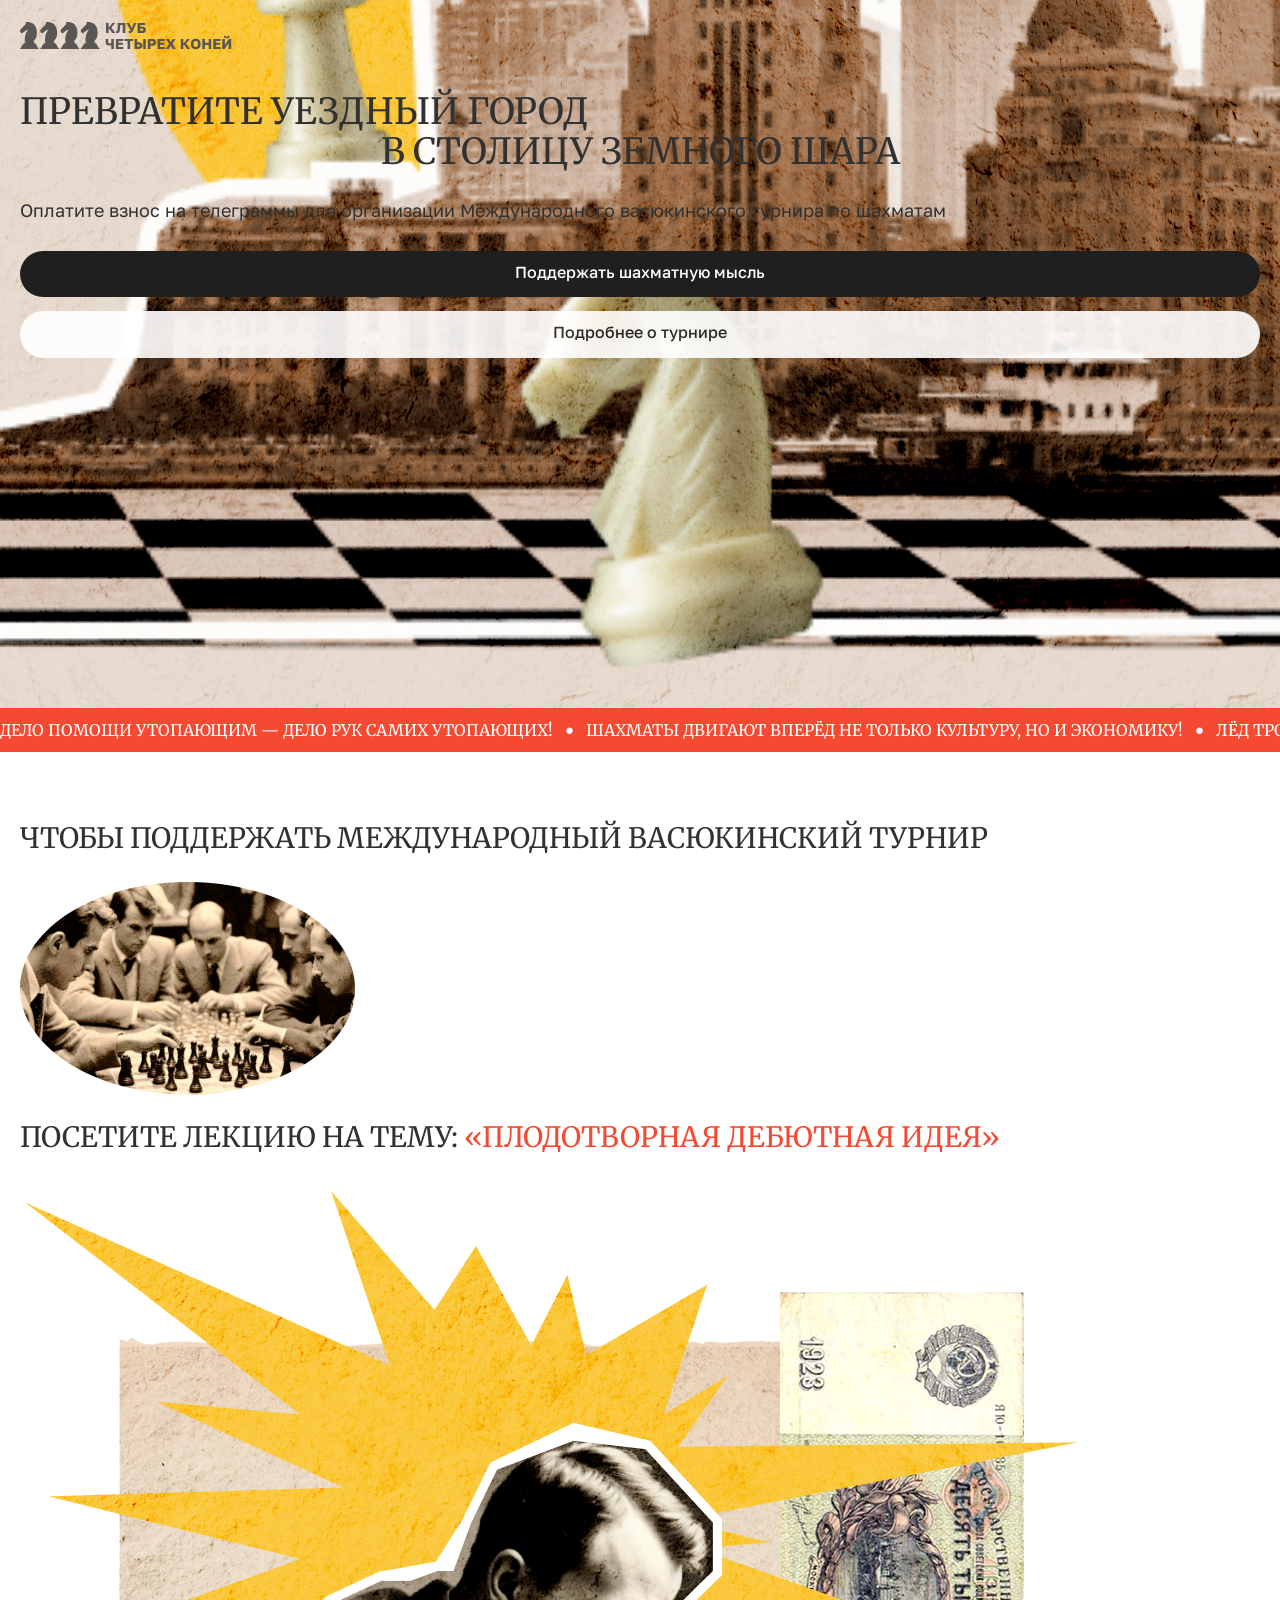
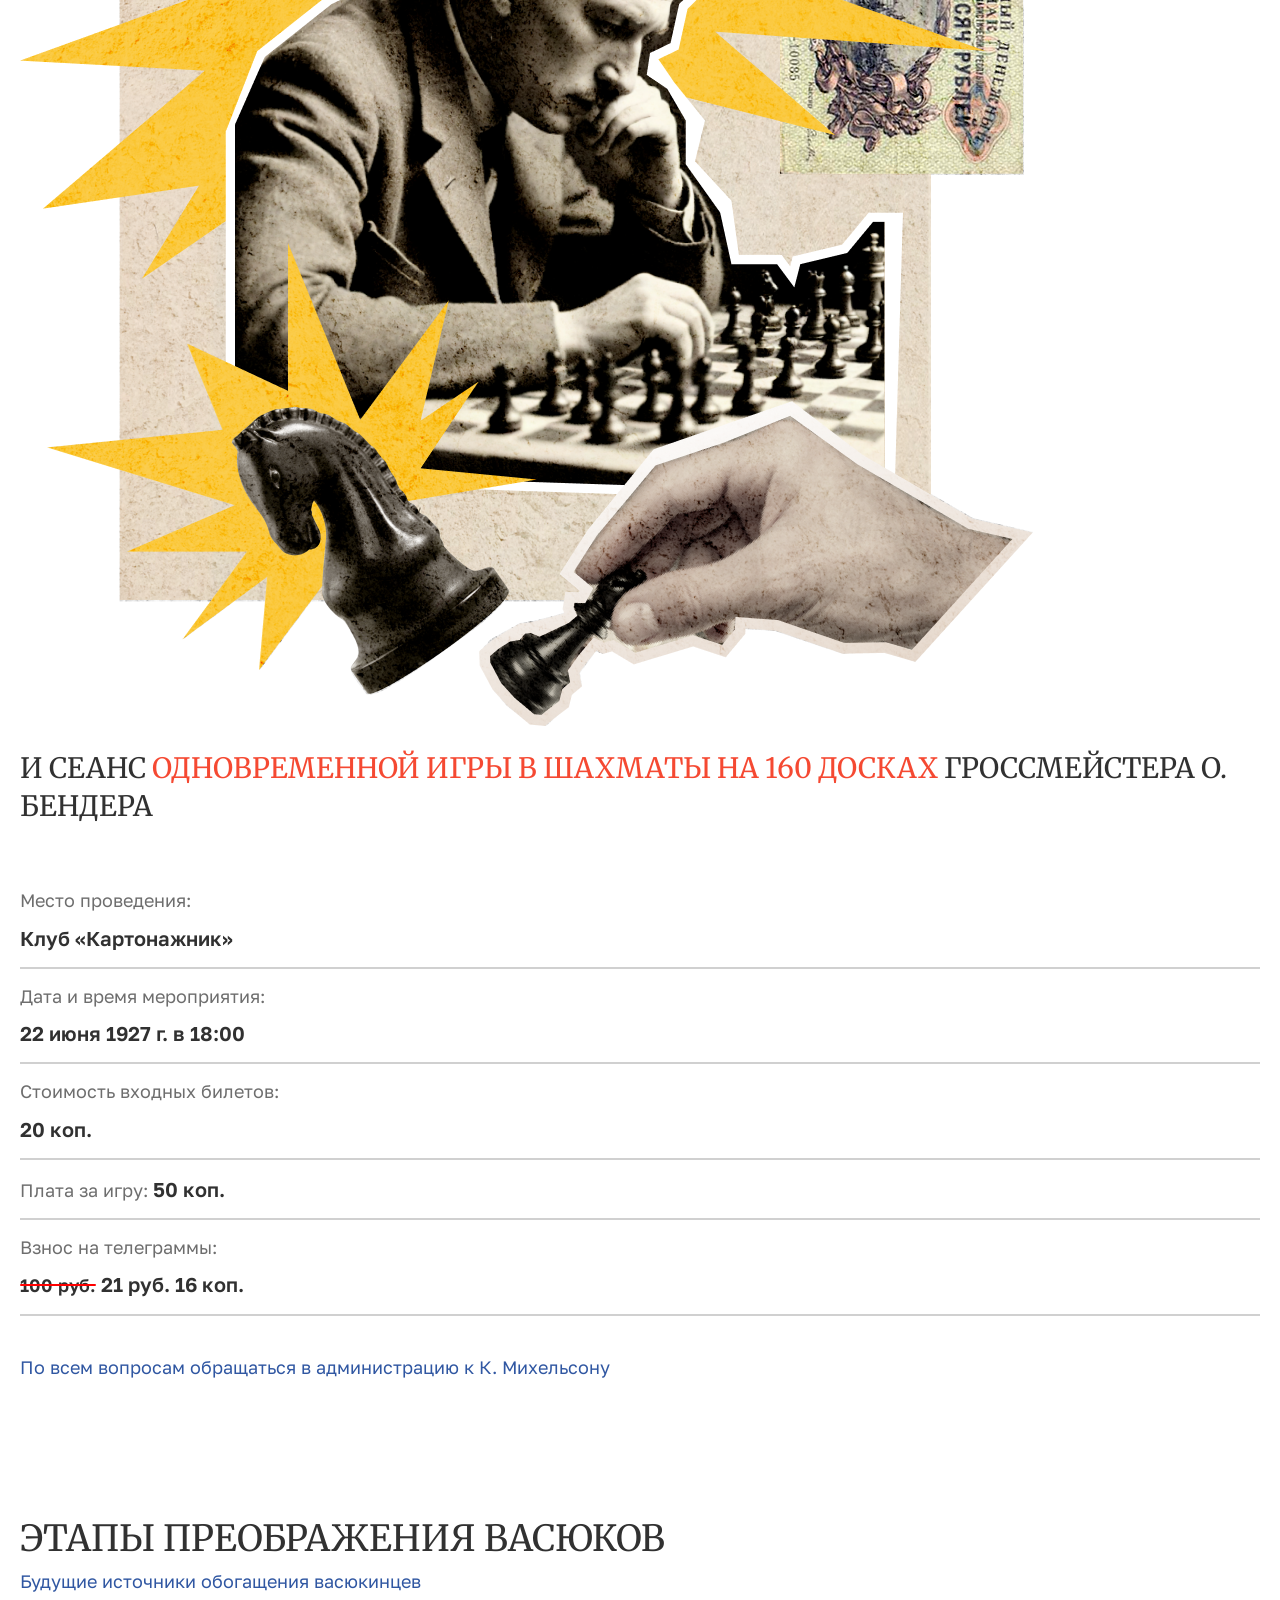
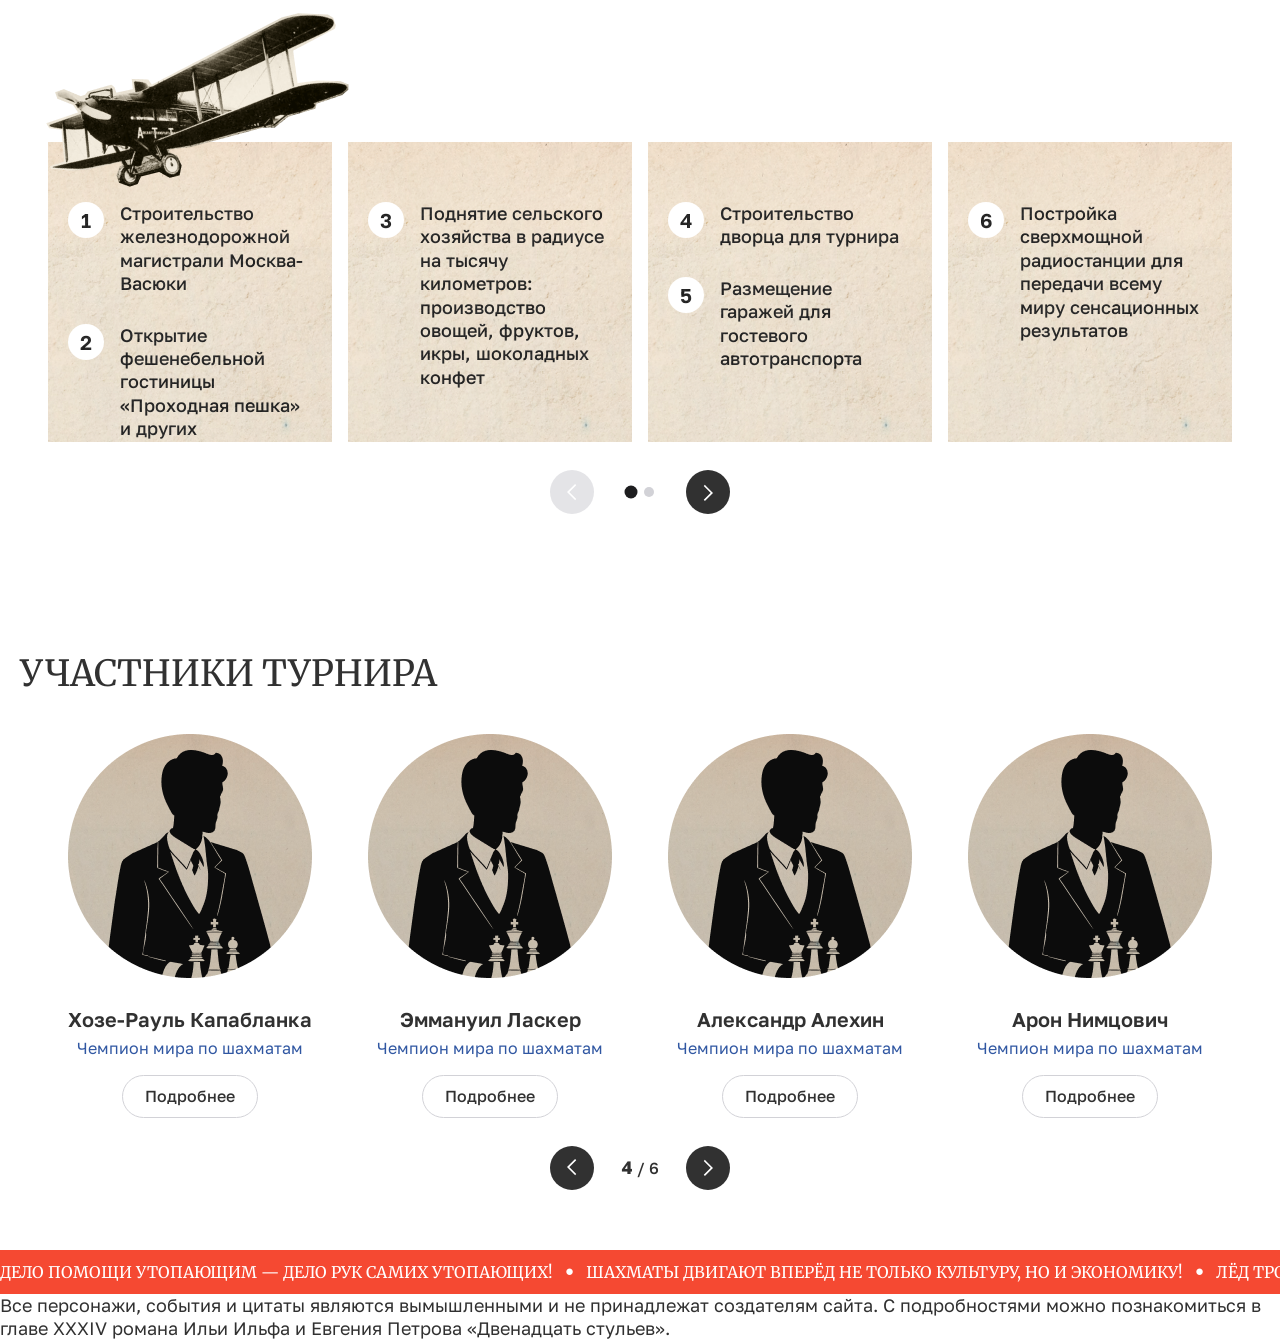
==== commit 75ee8c2f: "participants carousel mobile styling and js logic" ====
--- a/index.html
+++ b/index.html
@@ -24,19 +24,19 @@
             <h1 class="header__header">
               Превратите уездный город
               <span class="header__header_bottom">
-                в столицу
+                в столицу
                 земного шара
               </span>
             </h1>
 
             <div class="header__description">
-              Оплатите взнос на телеграммы для организации Международного васюкинского турнира по шахматам
+              Оплатите взнос на телеграммы для организации Международного васюкинского турнира по шахматам
             </div>
 
             <div class="header__buttons">
               <div class="button button--black"><a href="#">Поддержать шахматную мысль</a></div>
 
-              <div class="button"><a href="#">Подробнее о турнире</a></div>
+              <div class="button"><a href="#">Подробнее о турнире</a></div>
             </div>
           </div>
         </div>
@@ -44,11 +44,11 @@
 
       <div class="running-line">
         <ul>
-          <li class="running-line__item">Дело помощи утопающим — дело рук самих утопающих!</li>
-          <span class="running-line__sep" aria-hidden="true">●</span>
-          <li class="running-line__item">Шахматы двигают вперёд не только культуру, но и экономику!</li>
-          <span class="running-line__sep" aria-hidden="true">●</span>
-          <li class="running-line__item">Лёд тронулся, господа присяжные заседатели!</li>
+          <li class="running-line__item">Дело помощи утопающим — дело рук самих утопающих!</li>
+          <span class="running-line__sep" aria-hidden="true">●</span>
+          <li class="running-line__item">Шахматы двигают вперёд не только культуру, но и экономику!</li>
+          <span class="running-line__sep" aria-hidden="true">●</span>
+          <li class="running-line__item">Лёд тронулся, господа присяжные заседатели!</li>
           <span class="running-line__sep" aria-hidden="true">●</span>
         </ul>
       </div>
@@ -56,17 +56,17 @@
       <main class="tournament">
         <div class="tournament__info">
           <div class="wrapper">
-            <p class="tournament__text">Чтобы поддержать Международный васюкинский турнир</p>
+            <p class="tournament__text">Чтобы поддержать Международный васюкинский турнир</p>
             <img src="./assets/images/players-mb.png" alt="group of players" class="tournament__players">
-            <p class="tournament__text">посетите лекцию на тему: <span
+            <p class="tournament__text">посетите лекцию на тему: <span
                 class="tournament__text tournament__text--red">«Плодотворная
                 дебютная идея»</span></p>
             <img src="./assets/images/player-mb.png" alt="group of players" class="tournament__player">
             <p class="tournament__text">и Сеанс <span class="tournament__text tournament__text--red">одновременной игры
-                в шахматы
-                на 160 досках</span>
+                в шахматы
+                на 160 досках</span>
               гроссмейстера
-              О. Бендера</p>
+              О. Бендера</p>
           </div>
         </div>
 
@@ -78,27 +78,27 @@
             </div>
 
             <div class="tournament__summary-item">
-              <span>Дата и время мероприятия:</span>
-              22 июня 1927 г. в 18:00
+              <span>Дата и время мероприятия:</span>
+              22 июня 1927 г. в 18:00
             </div>
 
             <div class="tournament__summary-item">
               <span>Стоимость входных билетов:</span>
-              20 коп.
-            </div>
-
-            <div class="tournament__summary-item">
-              <span class="tournament__summary-payment">Плата за игру:</span>
-              50 коп.
-            </div>
-
-            <div class="tournament__summary-item">
-              <span>Взнос на телеграммы:</span>
-              <span class="tournament__summary-span--breakthrough">100 руб.</span> 21 руб. 16 коп.
+              20 коп.
+            </div>
+
+            <div class="tournament__summary-item">
+              <span class="tournament__summary-payment">Плата за игру:</span>
+              50 коп.
+            </div>
+
+            <div class="tournament__summary-item">
+              <span>Взнос на телеграммы:</span>
+              <span class="tournament__summary-span--breakthrough">100 руб.</span> 21 руб. 16 коп.
             </div>
 
             <footer class="tournament__summary-footer">
-              По всем вопросам обращаться в администрацию к К. Михельсону
+              По всем вопросам обращаться в администрацию к К. Михельсону
             </footer>
           </div>
         </div>
@@ -113,60 +113,71 @@
               <div class="carousel__viewport">
                 <div class="carousel__cards" id="track">
                   <div class="carousel__card">
-                    <div class="carousel__item">
-                      <span>1</span>
-                      <p>Строительство железнодорожной магистрали Москва-Васюки</p>
-                    </div>
-
-                    <div class="carousel__item">
-                      <span>2</span>
-                      <p>Открытие фешенебельной гостиницы «Проходная пешка» и других небоскрёбов</p>
-                    </div>
-                  </div>
-
-                  <div class="carousel__card">
-                    <div class="carousel__item">
-                      <span>3</span>
-                      <p>Поднятие сельского хозяйства в радиусе на тысячу километров: производство овощей, фруктов,
-                        икры,
-                        шоколадных конфет</p>
-                    </div>
-                  </div>
-
-                  <div class="carousel__card">
-                    <div class="carousel__item">
-                      <span>4</span>
-                      <p>Строительство дворца для турнира</p>
-                    </div>
-
-                    <div class="carousel__item">
-                      <span>5</span>
-                      <p>Размещение гаражей для гостевого автотранспорта</p>
-                    </div>
-                  </div>
-
-                  <div class="carousel__card">
-                    <div class="carousel__item">
-                      <span>6</span>
-                      <p>Постройка сверхмощной радиостанции для передачи всему миру сенсационных результатов</p>
-                    </div>
-                  </div>
-
-                  <div class="carousel__card">
-                    <div class="carousel__item">
-                      <span>7</span>
-                      <p>Создание аэропорта «Большие Васюки» с регулярным отправлением почтовых самолётов и дирижаблей
-                        во все концы света, включая Лос-Анжелос и Мельбурн</p>
-                    </div>
-                  </div>
-                </div>
-
-                <div class="carousel__navigation">
-                  <div class="carousel__arrow carousel__arrow--previous"><img src="./assets/icons/arrow.svg"
-                      alt="arrow-left" id="prevBtn"></div>
-                  <div class="carousel__buttons" id="indicator"></div>
-                  <div class="carousel__arrow carousel__arrow--next" id="nextBtn"><img src="./assets/icons/arrow.svg"
-                      alt="arrow-right"></div>
+                    <div class="carousel__card-inner">
+                      <div class="carousel__item">
+                        <span>1</span>
+                        <p>Строительство железнодорожной магистрали Москва-Васюки</p>
+                      </div>
+
+                      <div class="carousel__item">
+                        <span>2</span>
+                        <p>Открытие фешенебельной гостиницы «Проходная пешка» и других небоскрёбов</p>
+                      </div>
+                    </div>
+                  </div>
+
+                  <div class="carousel__card">
+                    <div class="carousel__card-inner">
+                      <div class="carousel__item">
+                        <span>3</span>
+                        <p>Поднятие сельского хозяйства в радиусе на тысячу километров: производство овощей, фруктов,
+                          икры, шоколадных конфет</p>
+                      </div>
+                    </div>
+                  </div>
+
+                  <div class="carousel__card">
+                    <div class="carousel__card-inner">
+                      <div class="carousel__item">
+                        <span>4</span>
+                        <p>Строительство дворца для турнира</p>
+                      </div>
+
+                      <div class="carousel__item">
+                        <span>5</span>
+                        <p>Размещение гаражей для гостевого автотранспорта</p>
+                      </div>
+                    </div>
+                  </div>
+
+                  <div class="carousel__card">
+                    <div class="carousel__card-inner">
+                      <div class="carousel__item">
+                        <span>6</span>
+                        <p>Постройка сверхмощной радиостанции для передачи всему миру сенсационных результатов</p>
+                      </div>
+                    </div>
+                  </div>
+
+                  <div class="carousel__card">
+                    <div class="carousel__card-inner">
+                      <div class="carousel__item">
+                        <span>7</span>
+                        <p>Создание аэропорта «Большие Васюки» с регулярным отправлением почтовых самолётов и дирижаблей
+                          во все концы света, включая Лос-Анжелос и Мельбурн</p>
+                      </div>
+                    </div>
+                  </div>
+                </div>
+              </div>
+
+              <div class="carousel__navigation">
+                <div class="carousel__arrow carousel__arrow--previous" id="prevBtn">
+                  <img src="./assets/icons/arrow.svg" alt="arrow-left">
+                </div>
+                <div class="carousel__indicator" id="indicator"></div>
+                <div class="carousel__arrow carousel__arrow--next" id="nextBtn">
+                  <img src="./assets/icons/arrow.svg" alt="arrow-right">
                 </div>
               </div>
             </div>
@@ -182,77 +193,67 @@
                   <div class="carousel__card card">
                     <div class="card__avatar">
                       <img src="./assets/images/player-avatar.png" alt="player avatar">
-                      <div class="card__name">Хозе-Рауль Капабланка</div>
-                      <div class="card__rank">Чемпион мира по шахматам</div>
-                      <div class="card__more-button">
-                        Подробнее
-                      </div>
-                    </div>
-                  </div>
-
-                  <div class="carousel__card card">
-                    <div class="card__avatar">
-                      <img src="./assets/images/player-avatar.png" alt="player avatar">
-                      <div class="card__name">Эммануил Ласкер</div>
-                      <div class="card__rank">Чемпион мира по шахматам</div>
-                      <div class="card__more-button">
-                        Подробнее
-                      </div>
-                    </div>
-                  </div>
-
-                  <div class="carousel__card card">
-                    <div class="card__avatar">
-                      <img src="./assets/images/player-avatar.png" alt="player avatar">
-                      <div class="card__name">Александр Алехин</div>
-                      <div class="card__rank">Чемпион мира по шахматам</div>
-                      <div class="card__more-button">
-                        Подробнее
-                      </div>
-                    </div>
-                  </div>
-
-                  <div class="carousel__card card">
-                    <div class="card__avatar">
-                      <img src="./assets/images/player-avatar.png" alt="player avatar">
-                      <div class="card__name">Арон Нимцович</div>
-                      <div class="card__rank">Чемпион мира по шахматам</div>
-                      <div class="card__more-button">
-                        Подробнее
-                      </div>
-                    </div>
-                  </div>
-
-                  <div class="carousel__card card">
-                    <div class="card__avatar">
-                      <img src="./assets/images/player-avatar.png" alt="player avatar">
-                      <div class="card__name">Рихард Рети</div>
-                      <div class="card__rank">Чемпион мира по шахматам</div>
-                      <div class="card__more-button">
-                        Подробнее
-                      </div>
-                    </div>
-                  </div>
-
-                  <div class="carousel__card card">
-                    <div class="card__avatar">
-                      <img src="./assets/images/player-avatar.png" alt="player avatar">
-                      <div class="card__name">Остап Бендер</div>
-                      <div class="card__rank">Гроссмейстер</div>
-                      <div class="card__more-button">
-                        Подробнее
-                      </div>
-                    </div>
+                    </div>
+                    <div class="card__name">Хозе-Рауль Капабланка</div>
+                    <div class="card__rank">Чемпион мира по шахматам</div>
+                    <div class="card__more-button">Подробнее</div>
+                  </div>
+
+                  <div class="carousel__card card">
+                    <div class="card__avatar">
+                      <img src="./assets/images/player-avatar.png" alt="player avatar">
+                    </div>
+                    <div class="card__name">Эммануил Ласкер</div>
+                    <div class="card__rank">Чемпион мира по шахматам</div>
+                    <div class="card__more-button">Подробнее</div>
+                  </div>
+
+                  <div class="carousel__card card">
+                    <div class="card__avatar">
+                      <img src="./assets/images/player-avatar.png" alt="player avatar">
+                    </div>
+                    <div class="card__name">Александр Алехин</div>
+                    <div class="card__rank">Чемпион мира по шахматам</div>
+                    <div class="card__more-button">Подробнее</div>
+                  </div>
+
+                  <div class="carousel__card card">
+                    <div class="card__avatar">
+                      <img src="./assets/images/player-avatar.png" alt="player avatar">
+                    </div>
+                    <div class="card__name">Арон Нимцович</div>
+                    <div class="card__rank">Чемпион мира по шахматам</div>
+                    <div class="card__more-button">Подробнее</div>
+                  </div>
+
+                  <div class="carousel__card card">
+                    <div class="card__avatar">
+                      <img src="./assets/images/player-avatar.png" alt="player avatar">
+                    </div>
+                    <div class="card__name">Рихард Рети</div>
+                    <div class="card__rank">Чемпион мира по шахматам</div>
+                    <div class="card__more-button">Подробнее</div>
+                  </div>
+
+                  <div class="carousel__card card">
+                    <div class="card__avatar">
+                      <img src="./assets/images/player-avatar.png" alt="player avatar">
+                    </div>
+                    <div class="card__name">Остап Бендер</div>
+                    <div class="card__rank">Гроссмейстер</div>
+                    <div class="card__more-button">Подробнее</div>
                   </div>
                 </div>
               </div>
 
               <div class="carousel__navigation">
-                <div class="carousel__previous"><img src="./assets/icons/arrow.svg" alt="arrow-left"
-                    id="participants-prevBtn"></div>
+                <div class="carousel__arrow carousel__arrow--previous" id="participants-prevBtn">
+                  <img src="./assets/icons/arrow.svg" alt="arrow-left">
+                </div>
                 <div class="carousel__indicator" id="participants-indicator"></div>
-                <div class="carousel__next"><img src="./assets/icons/arrow.svg" alt="arrow-right"
-                    id="participants-nextBtn"></div>
+                <div class="carousel__arrow carousel__arrow--next" id="participants-nextBtn">
+                  <img src="./assets/icons/arrow.svg" alt="arrow-right">
+                </div>
               </div>
             </div>
           </div>
@@ -261,15 +262,18 @@
 
       <div class="running-line">
         <ul>
-          <li class="running-line__item">Дело помощи утопающим — дело рук самих утопающих!</li>
-          <li class="running-line__item">Шахматы двигают вперёд не только культуру, но и экономику!</li>
-          <li class="running-line__item">Лёд тронулся, господа присяжные заседатели!</li>
+          <li class="running-line__item">Дело помощи утопающим — дело рук самих утопающих!</li>
+          <span class="running-line__sep" aria-hidden="true">●</span>
+          <li class="running-line__item">Шахматы двигают вперёд не только культуру, но и экономику!</li>
+          <span class="running-line__sep" aria-hidden="true">●</span>
+          <li class="running-line__item">Лёд тронулся, господа присяжные заседатели!</li>
+          <span class="running-line__sep" aria-hidden="true">●</span>
         </ul>
       </div>
 
       <footer>
-        Все персонажи, события и цитаты являются вымышленными и не принадлежат создателям сайта. С подробностями можно
-        познакомиться в главе XXXIV романа Ильи Ильфа и Евгения Петрова «Двенадцать стульев».
+        Все персонажи, события и цитаты являются вымышленными и не принадлежат создателям сайта. С подробностями можно
+        познакомиться в главе XXXIV романа Ильи Ильфа и Евгения Петрова «Двенадцать стульев».
       </footer>
     </section>
   </article>
@@ -278,4 +282,4 @@
   <script src="./scripts/carousel.js"></script>
 </body>
 
-</html>+</html>
--- a/css/global.css
+++ b/css/global.css
@@ -238,7 +238,8 @@
   margin-bottom: 20px;
 }
 
-.carousel {
+.carousel,
+.participants__carousel {
   padding-top: 130px;
   position: relative;
   max-width: 1200px;
@@ -246,27 +247,36 @@
 }
 
 .carousel__cards {
-  white-space: nowrap;
-  display: flex;
-  transition: transform 0.4s ease;
+  display: flex;
   will-change: transform;
+  /* transition контролируется в JS — не задавать здесь */
 }
 
 .carousel__viewport {
   overflow: hidden;
 }
 
+/* Базовый размер карточки в любой карусели — mobile-first: 1 на странице */
+.carousel__card {
+  flex: 0 0 100%;
+  min-width: 0; /* чтобы flex-basis побеждал контент */
+  box-sizing: border-box;
+}
+
+/* Карточка-слот: только горизонтальный паддинг для зазора между соседями.
+   Внутри живёт .carousel__card-inner с реальным оформлением. */
 .tournament__stages .carousel__card {
+  padding: 0 8px;
+}
+
+.tournament__stages .carousel__card-inner {
   position: relative;
   padding: 60px 24px 0 20px;
   height: 300px;
-  display: block;
-  white-space: wrap;
-  flex: 0 0 100%;
   background: url('../assets/images/Cooper\ Union\ Stamp\ Paper.png') center no-repeat;
 }
 
-.tournament__stages .carousel__card::before {
+.tournament__stages .carousel__card-inner::before {
   position: absolute;
   content: "";
   left: 0;
@@ -277,6 +287,7 @@
   object-fit: cover;
   mix-blend-mode: color-burn;
   opacity: 35%;
+  pointer-events: none;
 }
 
 .carousel__item {
@@ -327,17 +338,40 @@
   cursor: pointer;
   color: #fff;
   flex-shrink: 0;
+  user-select: none;
   transition: background 0.2s, opacity 0.2s;
+}
+
+.carousel__arrow img {
+  display: block;
+  max-width: 60%;
+  max-height: 60%;
+  pointer-events: none; /* клики проваливаются на родителя */
 }
 
 .carousel__arrow--next img {
   transform: rotate(180deg);
 }
 
-.carousel__buttons {
+.carousel__arrow:hover {
+  background: #424245;
+}
+
+/* Используем .is-disabled, потому что обёртки стрелок — <div>, а не <button> */
+.carousel__arrow.is-disabled {
+  background: #d2d2d7;
+  cursor: not-allowed;
+  opacity: 0.6;
+  pointer-events: none;
+}
+
+.carousel__indicator {
   display: flex;
   gap: 8px;
   align-items: center;
+  justify-content: center;
+  min-width: 60px;
+  min-height: 20px;
 }
 
 .carousel__dot {
@@ -360,19 +394,20 @@
   transform: scale(1.3);
 }
 
-.carousel__arrow:hover:not(:disabled) {
-  background: #424245;
-}
-
-.carousel__arrow:disabled {
-  background: #d2d2d7;
-  cursor: not-allowed;
-  opacity: 0.6;
+.carousel__counter {
+  font-variant-numeric: tabular-nums;
+  font-size: 16px;
+  color: #313131;
+  font-weight: 500;
+}
+
+.carousel__counter b {
+  font-weight: 700;
 }
 
 @media (min-width: 600px) {
   .carousel__card {
-    flex: 0 0 50%;
+    flex-basis: 50%;
   }
 
   .carousel__arrow {
@@ -383,13 +418,13 @@
 
 @media (min-width: 960px) {
   .carousel__card {
-    flex: 0 0 33.3333%;
+    flex-basis: 33.3333%;
   }
 }
 
 @media (min-width: 1200px) {
   .carousel__card {
-    flex: 0 0 25%;
+    flex-basis: 25%;
   }
 }
 
@@ -402,4 +437,49 @@
   font-family: "Merriweather", serif;
   line-height: 1.1;
   text-transform: uppercase;
+}
+
+.participants__carousel .carousel__card {
+  /* min-width убран — иначе flex-basis ниже 335px не сработает */
+  display: flex;
+  flex-direction: column;
+  align-items: center;
+  padding: 0 12px;
+  text-align: center;
+}
+
+.participants__carousel .card__avatar img {
+  display: block;
+  max-width: 100%;
+  height: auto;
+}
+
+.participants__carousel .card__name {
+  font-size: 20px;
+  font-weight: 600;
+  margin-bottom: 6px;
+}
+
+.participants__carousel .card__rank {
+  font-size: 16px;
+  color: #3057A2;
+  margin-bottom: 16px;
+}
+
+.participants__carousel .card__more-button {
+  cursor: pointer;
+  font-size: 16px;
+  font-weight: 500;
+  padding: 10px 22px;
+  border-radius: 66px;
+  background: #fff;
+  border: 1px solid #d2d2d7;
+}
+
+.participants__carousel .card__more-button:hover {
+  background: #f5f5f7;
+}
+
+.card__avatar {
+  margin-bottom: 28px;
 }
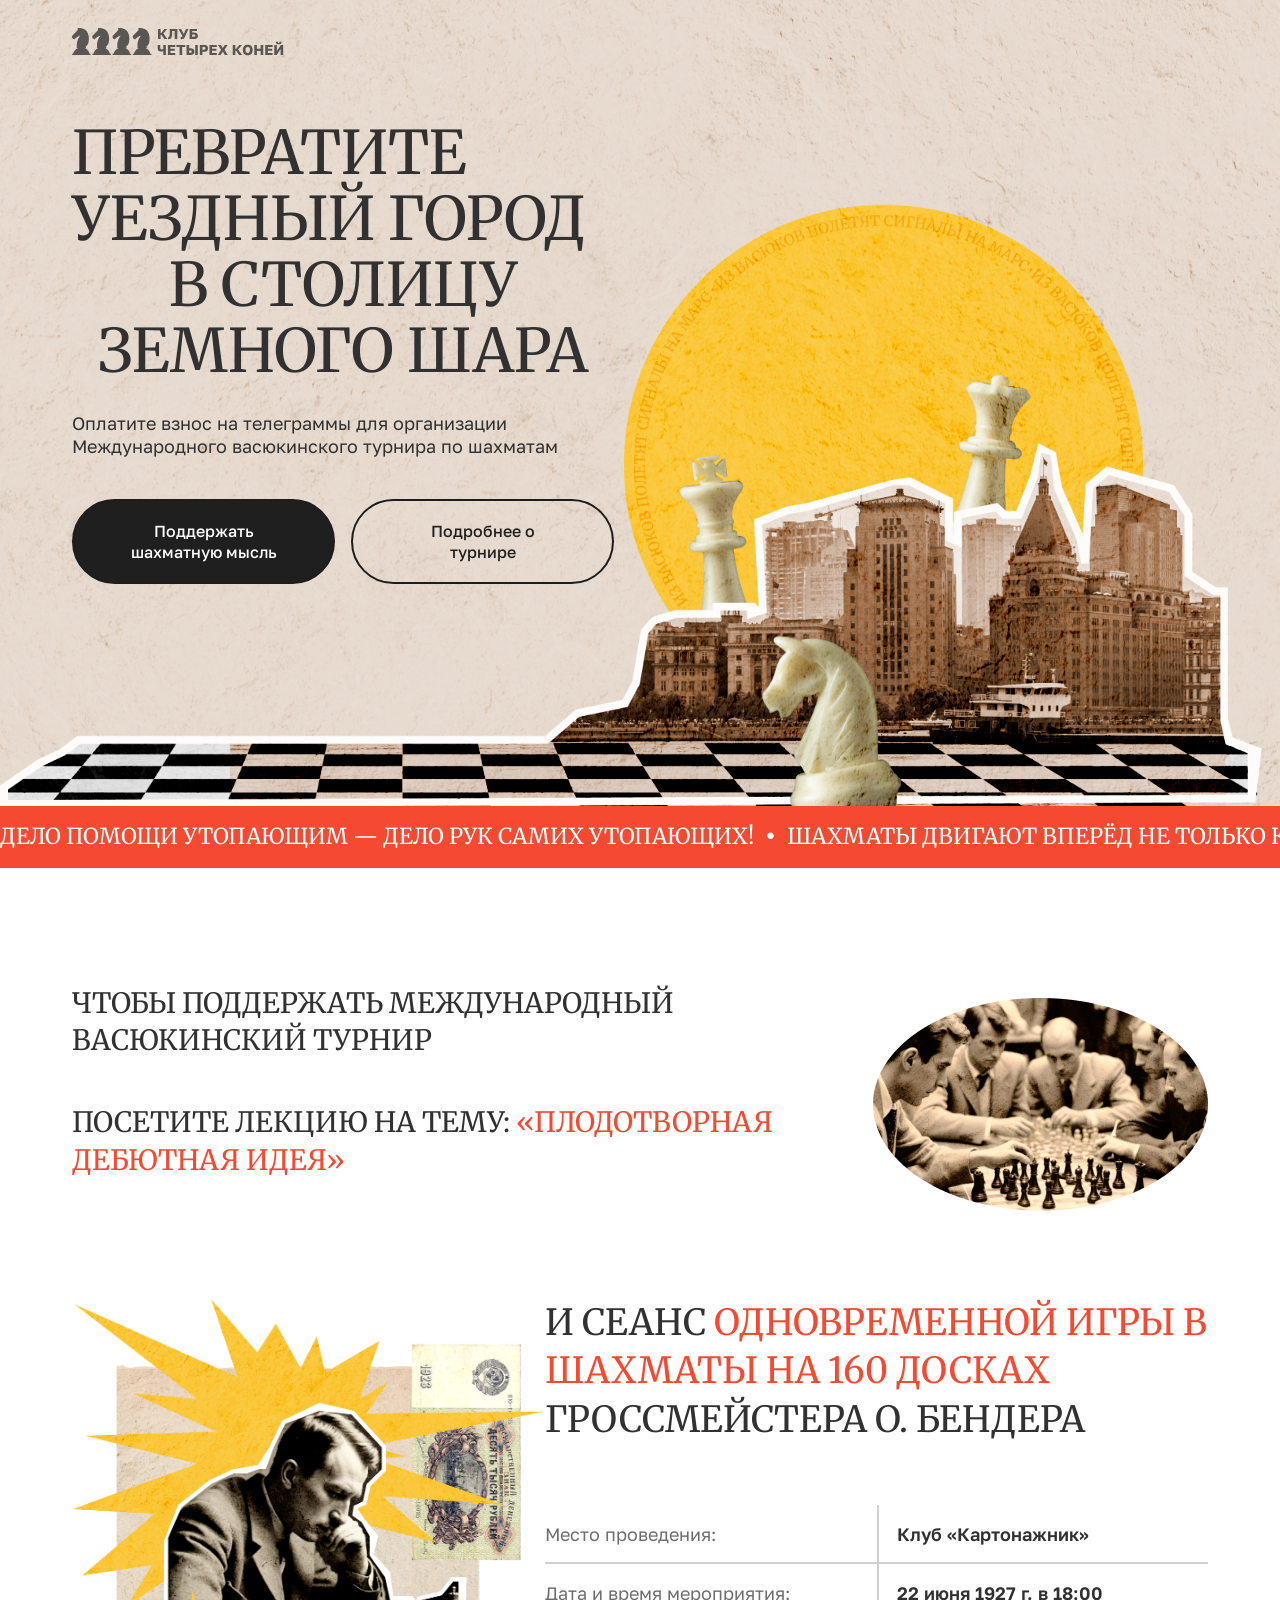
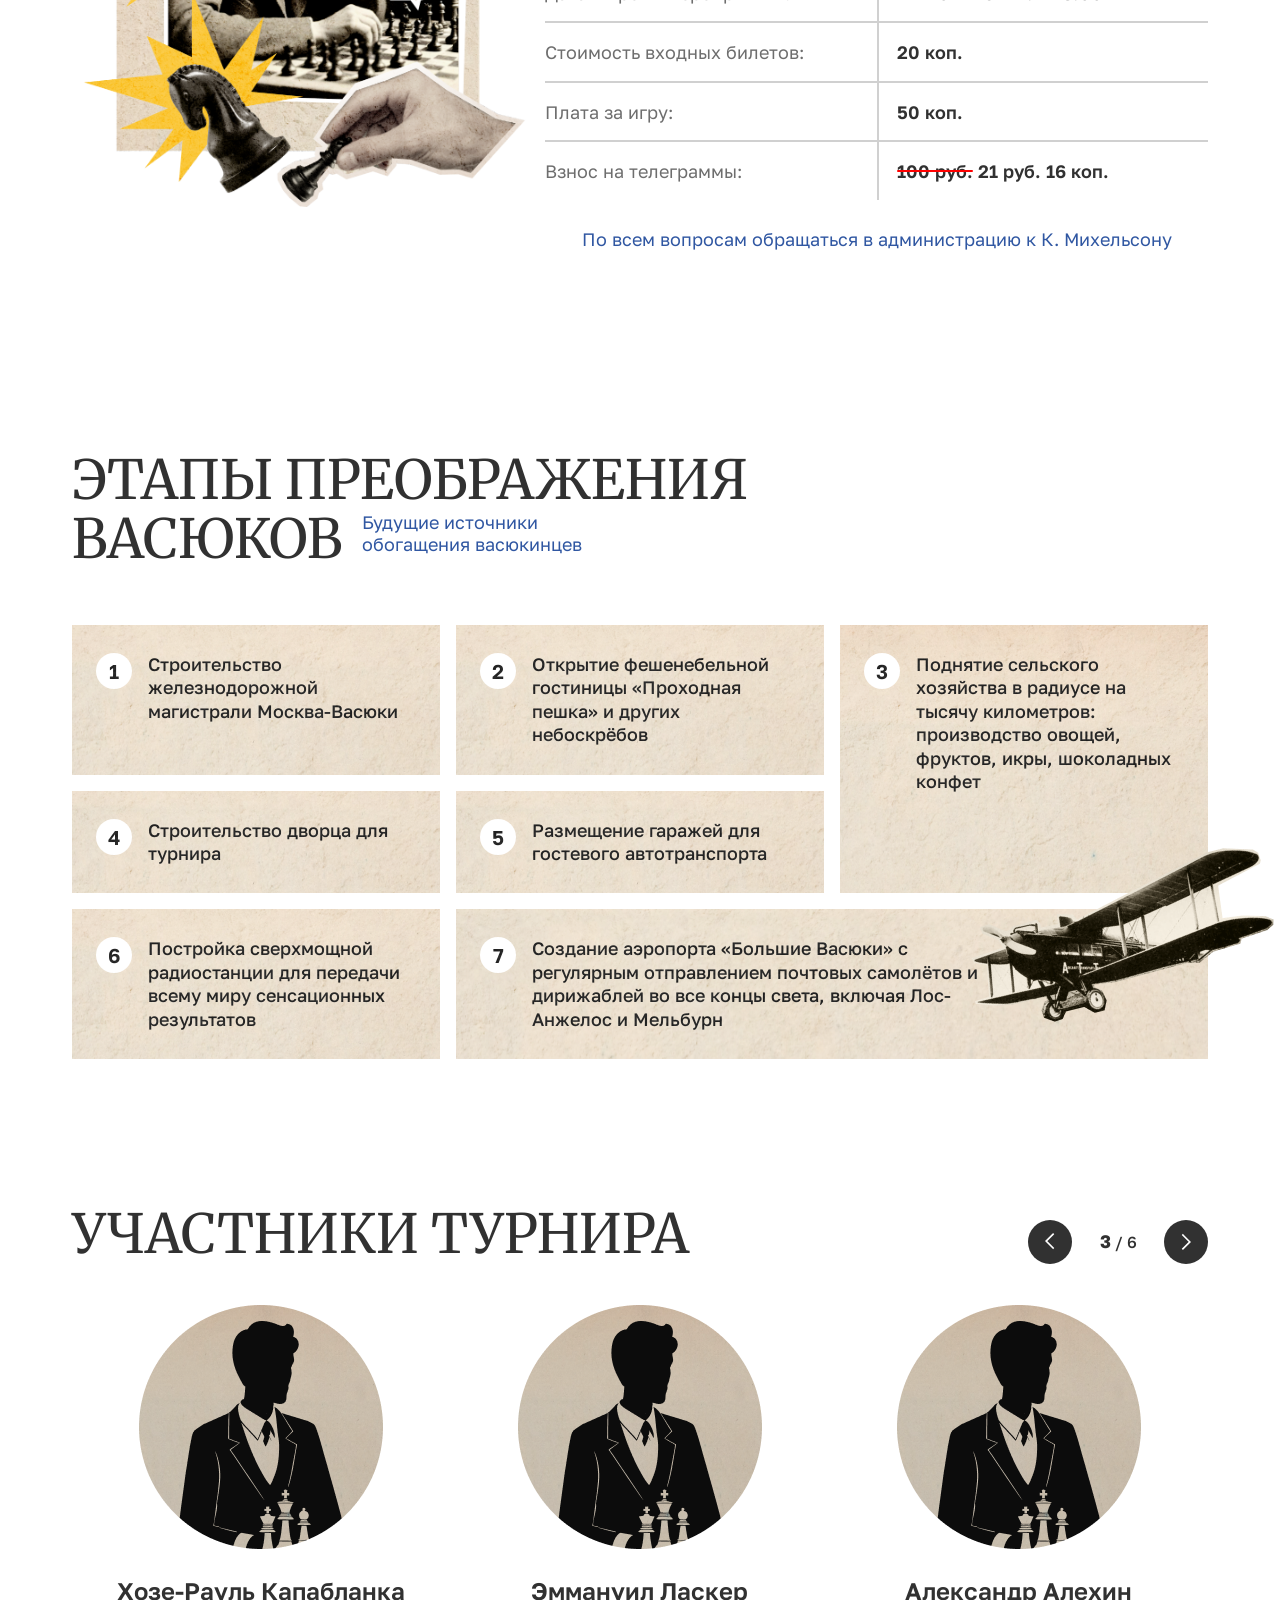
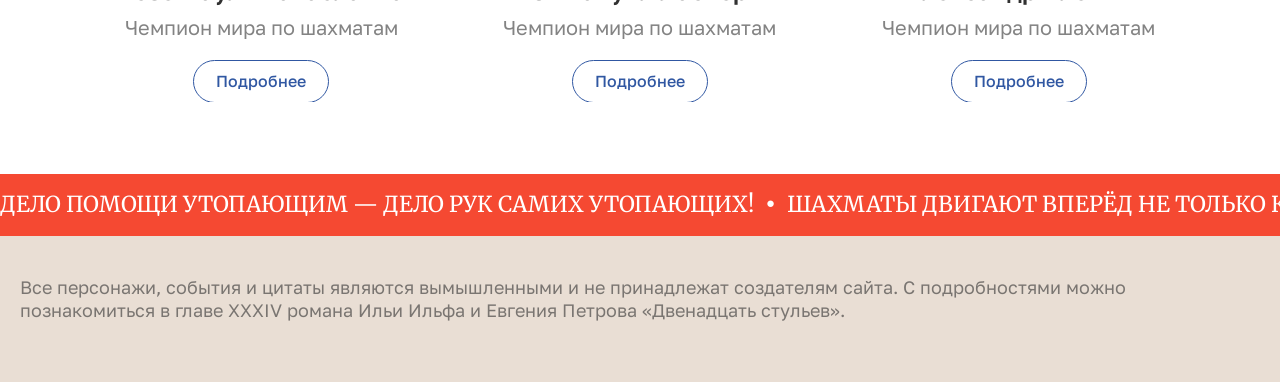
==== commit 3afe9054: "desktop styling is finished" ====
--- a/index.html
+++ b/index.html
@@ -56,57 +56,64 @@
       <main class="tournament">
         <div class="tournament__info">
           <div class="wrapper">
-            <p class="tournament__text">Чтобы поддержать Международный васюкинский турнир</p>
-            <img src="./assets/images/players-mb.png" alt="group of players" class="tournament__players">
-            <p class="tournament__text">посетите лекцию на тему: <span
-                class="tournament__text tournament__text--red">«Плодотворная
-                дебютная идея»</span></p>
-            <img src="./assets/images/player-mb.png" alt="group of players" class="tournament__player">
-            <p class="tournament__text">и Сеанс <span class="tournament__text tournament__text--red">одновременной игры
-                в шахматы
-                на 160 досках</span>
-              гроссмейстера
-              О. Бендера</p>
-          </div>
-        </div>
-
-        <div class="tournament__summary">
-          <div class="wrapper">
-            <div class="tournament__summary-item">
-              <span>Место проведения:</span>
-              Клуб «Картонажник»
-            </div>
-
-            <div class="tournament__summary-item">
-              <span>Дата и время мероприятия:</span>
-              22 июня 1927 г. в 18:00
-            </div>
-
-            <div class="tournament__summary-item">
-              <span>Стоимость входных билетов:</span>
-              20 коп.
-            </div>
-
-            <div class="tournament__summary-item">
-              <span class="tournament__summary-payment">Плата за игру:</span>
-              50 коп.
-            </div>
-
-            <div class="tournament__summary-item">
-              <span>Взнос на телеграммы:</span>
-              <span class="tournament__summary-span--breakthrough">100 руб.</span> 21 руб. 16 коп.
-            </div>
-
-            <footer class="tournament__summary-footer">
-              По всем вопросам обращаться в администрацию к К. Михельсону
-            </footer>
+            <div class="tournament__players-wrapper">
+              <p class="tournament__text">Чтобы поддержать Международный васюкинский турнир</p>
+              <img src="./assets/images/players-mb.png" alt="group of players" class="tournament__players">
+              <p class="tournament__text">посетите лекцию на тему: <span
+                  class="tournament__text tournament__text--red">«Плодотворная
+                  дебютная идея»</span></p>
+            </div>
+            <div class="tournament__player-wrapper">
+              <img src="./assets/images/player-mb.png" alt="group of players" class="tournament__player">
+
+              <p class="tournament__text">и Сеанс <span class="tournament__text tournament__text--red">одновременной
+                  игры
+                  в шахматы
+                  на 160 досках</span>
+                гроссмейстера
+                О. Бендера</p>
+
+              <div class="tournament__summary">
+                <div class="tournament__summary-item">
+                  <span class="tournament__summary-label">Место проведения:</span>
+                  <span class="tournament__summary-value">Клуб «Картонажник»</span>
+                </div>
+
+                <div class="tournament__summary-item">
+                  <span class="tournament__summary-label">Дата и время мероприятия:</span>
+                  <span class="tournament__summary-value">22 июня 1927 г. в 18:00</span>
+                </div>
+
+                <div class="tournament__summary-item">
+                  <span class="tournament__summary-label">Стоимость входных билетов:</span>
+                  <span class="tournament__summary-value">20 коп.</span>
+                </div>
+
+                <div class="tournament__summary-item">
+                  <span class="tournament__summary-label tournament__summary-payment">Плата за игру:</span>
+                  <span class="tournament__summary-value">50 коп.</span>
+                </div>
+
+                <div class="tournament__summary-item">
+                  <span class="tournament__summary-label">Взнос на телеграммы:</span>
+                  <span class="tournament__summary-value">
+                    <span class="tournament__summary-span--breakthrough">100 руб.</span> 21 руб. 16 коп.
+                  </span>
+                </div>
+
+                <footer class="tournament__summary-footer">
+                  По всем вопросам обращаться в администрацию к К. Михельсону
+                </footer>
+              </div>
+            </div>
           </div>
         </div>
 
         <div class="tournament__stages">
           <div class="wrapper">
-            <h2 class="tournament__stages-header">Этапы преображения Васюков</h2>
-            <span class="tournament__stages-subheader">Будущие источники обогащения васюкинцев</span>
+            <h2 class="tournament__stages-header">Этапы преображения Васюков<span
+                class="tournament__stages-subheader">Будущие источники обогащения васюкинцев</span></h2>
+
             <img src="./assets/images/plane-mb.png" alt="Vintage-plain" class="tournament__stages-plain">
 
             <div class="carousel" id="carousel">
@@ -114,12 +121,12 @@
                 <div class="carousel__cards" id="track">
                   <div class="carousel__card">
                     <div class="carousel__card-inner">
-                      <div class="carousel__item">
+                      <div class="carousel__item carousel__item--railway">
                         <span>1</span>
                         <p>Строительство железнодорожной магистрали Москва-Васюки</p>
                       </div>
 
-                      <div class="carousel__item">
+                      <div class="carousel__item carousel__item--hotel">
                         <span>2</span>
                         <p>Открытие фешенебельной гостиницы «Проходная пешка» и других небоскрёбов</p>
                       </div>
@@ -128,7 +135,7 @@
 
                   <div class="carousel__card">
                     <div class="carousel__card-inner">
-                      <div class="carousel__item">
+                      <div class="carousel__item carousel__item--radius">
                         <span>3</span>
                         <p>Поднятие сельского хозяйства в радиусе на тысячу километров: производство овощей, фруктов,
                           икры, шоколадных конфет</p>
@@ -138,12 +145,12 @@
 
                   <div class="carousel__card">
                     <div class="carousel__card-inner">
-                      <div class="carousel__item">
+                      <div class="carousel__item carousel__item--plaza">
                         <span>4</span>
                         <p>Строительство дворца для турнира</p>
                       </div>
 
-                      <div class="carousel__item">
+                      <div class="carousel__item carousel__item--garages">
                         <span>5</span>
                         <p>Размещение гаражей для гостевого автотранспорта</p>
                       </div>
@@ -152,7 +159,7 @@
 
                   <div class="carousel__card">
                     <div class="carousel__card-inner">
-                      <div class="carousel__item">
+                      <div class="carousel__item carousel__item--radiostation">
                         <span>6</span>
                         <p>Постройка сверхмощной радиостанции для передачи всему миру сенсационных результатов</p>
                       </div>
@@ -161,9 +168,10 @@
 
                   <div class="carousel__card">
                     <div class="carousel__card-inner">
-                      <div class="carousel__item">
+                      <div class="carousel__item carousel__item--airport">
                         <span>7</span>
-                        <p>Создание аэропорта «Большие Васюки» с регулярным отправлением почтовых самолётов и дирижаблей
+                        <p>Создание аэропорта «Большие Васюки» с регулярным отправлением почтовых самолётов и
+                          дирижаблей
                           во все концы света, включая Лос-Анжелос и Мельбурн</p>
                       </div>
                     </div>
@@ -272,8 +280,9 @@
       </div>
 
       <footer>
-        Все персонажи, события и цитаты являются вымышленными и не принадлежат создателям сайта. С подробностями можно
-        познакомиться в главе XXXIV романа Ильи Ильфа и Евгения Петрова «Двенадцать стульев».
+        <p>Все персонажи, события и цитаты являются вымышленными и не принадлежат создателям сайта. С подробностями
+          можно
+          познакомиться в главе XXXIV романа Ильи Ильфа и Евгения Петрова «Двенадцать стульев».</p>
       </footer>
     </section>
   </article>
@@ -282,4 +291,4 @@
   <script src="./scripts/carousel.js"></script>
 </body>
 
-</html>
+</html>
--- a/css/global.css
+++ b/css/global.css
@@ -66,6 +66,11 @@
   border-radius: 66px;
   opacity: 90%;
   background-color: #fff;
+  transition: background 0.2s
+}
+
+.button:hover {
+  background-color: #FBCE51;
 }
 
 .button a {
@@ -82,6 +87,11 @@
   background-color: #1F1F1F;
   margin-bottom: 14px;
   opacity: 1;
+  transition: background 0.2s, border 0.2s
+}
+
+.button.button--black:hover {
+  background-color: #FBCE51;
 }
 
 .button.button--black a {
@@ -133,6 +143,137 @@
   padding-bottom: 3px;
 }
 
+@media (min-width: 576px) {
+  .header {
+    background: 40% 120% / 150% no-repeat url(../assets/images/bg-mb.png);
+    background-color: #E9DED4;
+  }
+}
+
+@media (min-width: 830px) {
+  .header {
+    background-size: 100%;
+    background-position: center bottom -24px;
+  }
+
+  .tournament__players-wrapper {
+    display: flex;
+    flex-direction: column;
+    align-items: center;
+    margin-bottom: 64px;
+  }
+}
+
+@media (min-width: 1240px) {
+  .wrapper {
+    padding: 26px 72px 72px;
+  }
+
+  .tournament__players-wrapper {
+    display: grid;
+    grid-template-areas: "first players"
+      "last players";
+    justify-content: space-between;
+    column-gap: 64px;
+  }
+
+  .tournament__players-wrapper .tournament__text:first-child {
+    align-self: end;
+    grid-area: first;
+  }
+
+  .tournament__players {
+    grid-area: players;
+  }
+
+  .tournament__players-wrapper .tournament__text:last-child {
+    grid-area: last;
+    align-self: start;
+  }
+
+  .tournament__text {
+    font-size: 36px;
+  }
+
+  .header__logo {
+    width: 245px;
+  }
+
+  .header__content {
+    max-width: 542px;
+  }
+
+  .header__topline {
+    margin-bottom: 62px;
+  }
+
+  .header__header_bottom {
+    text-align: center;
+    display: block;
+  }
+
+  h1,
+  .header__header_bottom {
+    font-size: 60px;
+  }
+
+  .header__description {
+    margin-bottom: 40px;
+  }
+
+  .header__buttons {
+    margin-bottom: 150px;
+    display: flex;
+    gap: 16px;
+  }
+
+  .button {
+    padding: 20px 49px;
+    background-color: transparent;
+    border: 2px solid #1d1d1f;
+    opacity: 100%;
+  }
+
+  .button:hover {
+    background-color: #1f1f1f;
+  }
+
+  .button:hover a {
+    color: #fff;
+  }
+
+  .button a {
+    padding: 0;
+  }
+
+  .button.button--black {
+    margin-bottom: 0;
+  }
+
+  .button.button--black:hover {
+    background-color: #FBCE51;
+    border: 2px solid #FBCE51;
+  }
+
+  .button.button--black a {
+    color: #fff;
+  }
+
+  .running-line {
+    padding: 18px 0;
+  }
+
+  .running-line ul li {
+    font-size: 22px;
+  }
+
+  .running-line__sep {
+    font-size: 15px;
+    color: #fff;
+    padding-bottom: 3px;
+  }
+}
+
 .tournament__info {
   margin-top: 48px;
 }
@@ -147,6 +288,7 @@
   font-family: "Merriweather", serif;
   line-height: 1.35;
   font-size: 28px;
+  margin-bottom: 44px;
 }
 
 .tournament__text--red {
@@ -176,7 +318,7 @@
   padding-bottom: 16px;
 }
 
-.tournament__summary-item span {
+.tournament__summary-item .tournament__summary-label {
   color: #313131;
   opacity: 70%;
   display: block;
@@ -184,8 +326,8 @@
   font-weight: 400;
 }
 
-.tournament__summary-item .tournament__summary-payment {
-  display: inline;
+.tournament__summary-item .tournament__summary-value {
+  display: block;
 }
 
 .tournament__summary-item:not(:first-child) {
@@ -211,13 +353,145 @@
 }
 
 .tournament__summary-footer {
+  padding: 0;
   margin-top: 40px;
   font-family: "Golos Text", sans-serif;
   font-size: 18px;
   color: #3057A2;
+  background-color: #fff;
+  margin-bottom: 120px;
+}
+
+@media (min-width: 1240px) {
+  .tournament__info {
+    margin-top: 80px;
+  }
+
+  .tournament__player-wrapper .tournament__text {
+    font-size: 36px;
+    grid-area: text;
+    margin-bottom: 60px;
+  }
+
+  .tournament__player-wrapper {
+    display: grid;
+    grid-template-areas: "player text"
+      "player table";
+    grid-template-columns: 5fr 7fr;
+  }
+
+  .tournament__players {
+    margin: 24px 0;
+  }
+
+  .tournament__player {
+    margin: 0;
+    grid-area: player;
+  }
+
+  .tournament__summary {
+    grid-area: table;
+  }
+
+  .tournament__summary .wrapper {
+    margin-bottom: 200px;
+  }
+
+  .tournament__summary-item:not(:last-child) {
+    border-bottom: 2px solid #d0d0d0;
+    font-size: 20px;
+    padding-bottom: 16px;
+  }
+
+  .tournament__summary-value {
+    position: relative;
+  }
+
+  .tournament__summary-value::before {
+    position: absolute;
+    ;
+  }
+
+  .tournament__summary-item:not(:first-child) {
+    margin-top: 16px;
+  }
+
+  .tournament__summary-item .tournament__summary-span--breakthrough {
+    position: relative;
+    display: inline;
+    font-weight: 600;
+    opacity: 100%;
+  }
+
+  .tournament__summary-span--breakthrough:before {
+    position: absolute;
+    content: '';
+    width: 100%;
+    height: 2px;
+    border-radius: 2px;
+    left: 0;
+    bottom: 10px;
+    background-color: red;
+  }
+
+  .tournament__summary-footer {
+    margin-top: 40px;
+    font-family: "Golos Text", sans-serif;
+    font-size: 18px;
+    color: #3057A2;
+    background-color: #fff;
+  }
+
+  .tournament__summary-item {
+    display: grid;
+    grid-template-columns: 1fr 1fr;
+    gap: 40px;
+    align-items: baseline;
+    padding: 18px 0;
+    margin: 0;
+    font-size: 20px;
+    border-bottom: 1px solid #d0d0d0;
+  }
+
+  .tournament__summary-item:not(:first-child) {
+    margin-top: 0;
+  }
+
+  .tournament__summary-item:last-of-type {
+    border-bottom: none;
+  }
+
+  .tournament__summary-item .tournament__summary-label {
+    margin-bottom: 0;
+    opacity: 70%;
+    color: #313131;
+    font-weight: 400;
+  }
+
+
+  .tournament__summary-footer {
+    margin-top: 28px;
+    text-align: center;
+    margin-bottom: 0;
+  }
+
+  .tournament__summary-item {
+    position: relative;
+  }
+
+  .tournament__summary-item::before {
+    content: '';
+    position: absolute;
+    top: 0;
+    bottom: 0;
+    left: 50%;
+    width: 2px;
+    background: #d0d0d0;
+  }
 }
 
 .tournament__stages .wrapper {
+  padding-top: 0;
   padding-bottom: 0px;
   margin-bottom: 120px;
 }
@@ -236,6 +510,130 @@
   font-size: 18px;
   color: #3057A2;
   margin-bottom: 20px;
+  text-transform: none;
+}
+
+@media (min-width: 1240px) {
+  .tournament__stages-header {
+    margin-top: 200px;
+    max-width: 806px;
+    font-size: 54px;
+    margin-bottom: 0;
+  }
+
+  .tournament__stages-subheader {
+    display: inline;
+    max-width: 280px;
+    vertical-align: middle;
+    display: inline-flex;
+    margin-left: 20px;
+  }
+
+  .tournament__stages .carousel {
+    max-width: 100%;
+    padding-top: 50px;
+  }
+
+  .tournament__stages .carousel__navigation {
+    display: none;
+  }
+
+  .tournament__stages .carousel__viewport {
+    overflow: visible;
+  }
+
+  .tournament__stages .carousel__cards {
+    display: grid;
+    grid-template-columns: repeat(3, 1fr);
+    grid-template-areas: "railway hotel radius"
+      "plaza garages radius"
+      "radiostation airport airport";
+    gap: 16px;
+    transform: none !important;
+    transition: none !important;
+  }
+
+  .tournament__stages .carousel__card,
+  .tournament__stages .carousel__card-inner {
+    display: contents;
+  }
+
+  .carousel__item--railway {
+    grid-area: railway;
+  }
+
+  .carousel__item--hotel {
+    grid-area: hotel;
+  }
+
+  .carousel__item--radius {
+    grid-area: radius;
+  }
+
+  .carousel__item--plaza {
+    grid-area: plaza;
+  }
+
+  .carousel__item--garages {
+    grid-area: garages;
+  }
+
+  .carousel__item--radiostation {
+    grid-area: radiostation;
+  }
+
+  .carousel__item--airport {
+    grid-area: airport;
+  }
+
+  .carousel__item--airport p {
+    max-width: 446px;
+  }
+
+  .tournament__stages .carousel__card {
+    padding: 0;
+  }
+
+  .tournament__stages .carousel__card-inner {
+    height: auto;
+    padding: 0;
+    background: none;
+  }
+
+  .tournament__stages .carousel__item {
+    position: relative;
+    padding: 28px 24px;
+    margin-bottom: 0;
+    background: url('../assets/images/Cooper\ Union\ Stamp\ Paper.png') center / 180% no-repeat;
+  }
+
+  .tournament__stages .carousel__card .carousel__item:not(:last-child) {
+    margin-bottom: 0;
+  }
+
+  .tournament__stages .carousel__card-inner::before {
+    display: none;
+  }
+
+  .tournament__stages .carousel__item::after {
+    content: '';
+    position: absolute;
+    inset: 0;
+    background-image: url('../assets/images/bg-dt.png');
+    mix-blend-mode: color-burn;
+    opacity: 0.35;
+    pointer-events: none;
+  }
+
+  .tournament__stages-plain {
+    right: 0;
+    bottom: 30px;
+    pointer-events: none;
+  }
+
+  .tournament__stages {
+    position: relative;
+  }
 }
 
 .carousel,
@@ -249,22 +647,18 @@
 .carousel__cards {
   display: flex;
   will-change: transform;
-  /* transition контролируется в JS — не задавать здесь */
 }
 
 .carousel__viewport {
   overflow: hidden;
 }
 
-/* Базовый размер карточки в любой карусели — mobile-first: 1 на странице */
 .carousel__card {
   flex: 0 0 100%;
-  min-width: 0; /* чтобы flex-basis побеждал контент */
+  min-width: 0;
   box-sizing: border-box;
 }
 
-/* Карточка-слот: только горизонтальный паддинг для зазора между соседями.
-   Внутри живёт .carousel__card-inner с реальным оформлением. */
 .tournament__stages .carousel__card {
   padding: 0 8px;
 }
@@ -346,7 +740,7 @@
   display: block;
   max-width: 60%;
   max-height: 60%;
-  pointer-events: none; /* клики проваливаются на родителя */
+  pointer-events: none;
 }
 
 .carousel__arrow--next img {
@@ -354,10 +748,9 @@
 }
 
 .carousel__arrow:hover {
-  background: #424245;
-}
-
-/* Используем .is-disabled, потому что обёртки стрелок — <div>, а не <button> */
+  background-color: #FBCE51;
+}
+
 .carousel__arrow.is-disabled {
   background: #d2d2d7;
   cursor: not-allowed;
@@ -422,12 +815,6 @@
   }
 }
 
-@media (min-width: 1200px) {
-  .carousel__card {
-    flex-basis: 25%;
-  }
-}
-
 .participants__carousel.carousel {
   padding-top: 40px;
 }
@@ -440,7 +827,6 @@
 }
 
 .participants__carousel .carousel__card {
-  /* min-width убран — иначе flex-basis ниже 335px не сработает */
   display: flex;
   flex-direction: column;
   align-items: center;
@@ -455,15 +841,17 @@
 }
 
 .participants__carousel .card__name {
+  font-size: 24px;
+  font-weight: 600;
+  margin-bottom: 8px;
+  line-height: 1.2;
+}
+
+.participants__carousel .card__rank {
   font-size: 20px;
-  font-weight: 600;
-  margin-bottom: 6px;
-}
-
-.participants__carousel .card__rank {
-  font-size: 16px;
-  color: #3057A2;
-  margin-bottom: 16px;
+  color: #313131;
+  margin-bottom: 20px;
+  opacity: 60%;
 }
 
 .participants__carousel .card__more-button {
@@ -472,14 +860,43 @@
   font-weight: 500;
   padding: 10px 22px;
   border-radius: 66px;
+  color: #3057A2;
   background: #fff;
-  border: 1px solid #d2d2d7;
+  border: 1px solid #3057A2;
 }
 
 .participants__carousel .card__more-button:hover {
-  background: #f5f5f7;
+  background: #3057A2;
+  color: #fff;
 }
 
 .card__avatar {
   margin-bottom: 28px;
+}
+
+footer {
+  padding: 40px 20px 60px;
+  background-color: #E9DED4;
+}
+
+footer p {
+  color: #313131;
+  opacity: 60%;
+}
+
+@media (min-width: 1240px) {
+  .participants-header {
+    font-size: 54px;
+  }
+
+  .participants .wrapper {
+    position: relative;
+  }
+
+  .participants__carousel .carousel__navigation {
+    position: absolute;
+    top: -45px;
+    right: 0;
+    margin-top: 0;
+  }
 }
